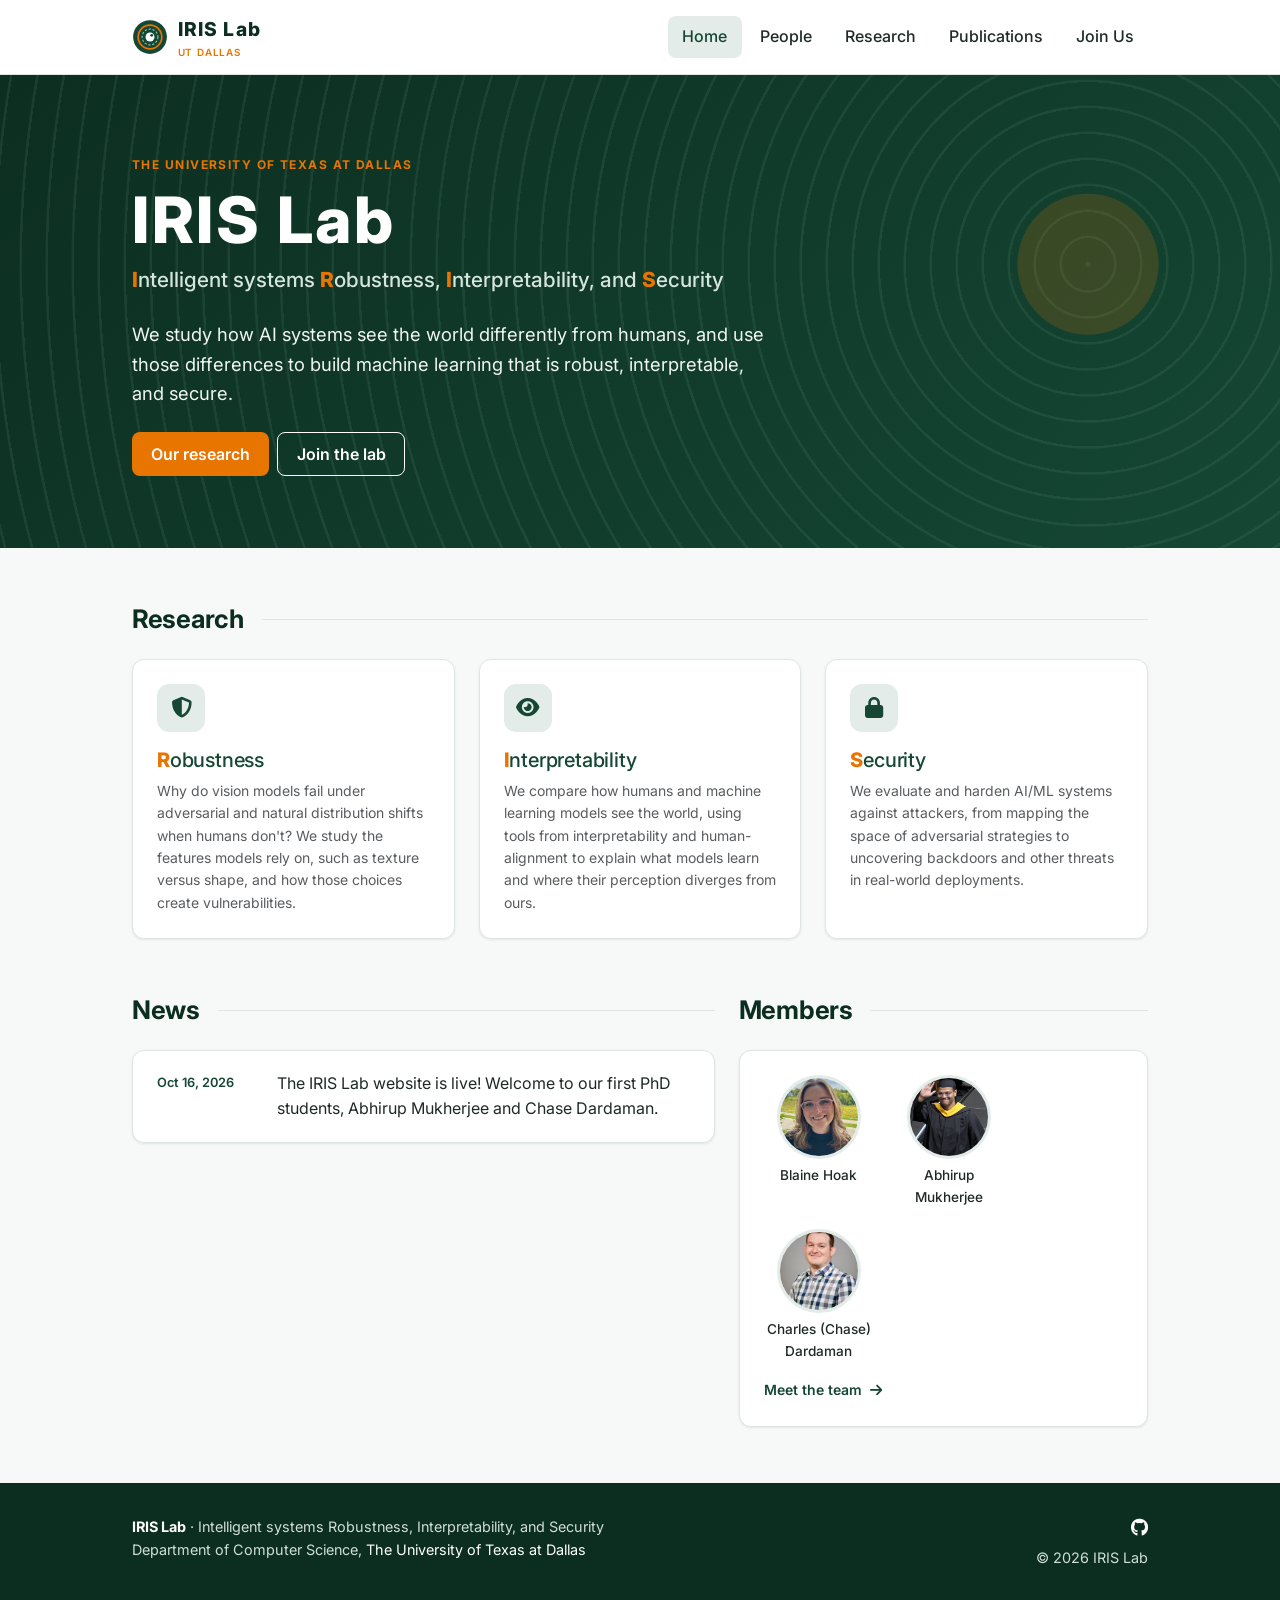
==== index.html @ d3d23715 "initial framework" ====
<!DOCTYPE html>
<html lang="en">

<head>
  <meta charset="UTF-8">
  <meta name="viewport" content="width=device-width, initial-scale=1.0">
  <title>IRIS Lab | UT Dallas</title>
  <meta name="description" content="The IRIS Lab at UT Dallas studies Intelligent systems Robustness, Interpretability, and Security.">
  <link rel="canonical" href="https://iris-research-lab.github.io/">
  <link rel="icon" href="/assets/images/logo.svg" type="image/svg+xml">
  <link rel="preconnect" href="https://fonts.googleapis.com">
  <link rel="preconnect" href="https://fonts.gstatic.com" crossorigin>
  <link href="https://fonts.googleapis.com/css2?family=Inter:wght@400;500;600;700;800&display=swap" rel="stylesheet">
  <link href="https://cdn.jsdelivr.net/npm/bootstrap@5.3.3/dist/css/bootstrap.min.css" rel="stylesheet">
  <link rel="stylesheet" href="https://cdnjs.cloudflare.com/ajax/libs/font-awesome/6.5.2/css/all.min.css">
  <link rel="stylesheet" href="/assets/css/style.css">
  <script type="module" src="/assets/js/layout.js"></script>
</head>

<body>
  <div id="navbar-placeholder"></div>

  <main>
    <section class="hero">
      <div class="container container-narrow">
        <div class="eyebrow mb-2">The University of Texas at Dallas</div>
        <h1>IRIS Lab</h1>
        <p class="expansion">
          <b>I</b>ntelligent systems <b>R</b>obustness, <b>I</b>nterpretability, and <b>S</b>ecurity
        </p>
        <!-- TODO: replace this placeholder mission statement -->
        <p class="mission">
          We study how AI systems see the world differently from humans, and use those differences to build
          machine learning that is robust, interpretable, and secure.
        </p>
        <div class="d-flex flex-wrap gap-2 mt-4">
          <a class="btn btn-iris" href="/research/">Our research</a>
          <a class="btn btn-iris-outline" href="/join/">Join the lab</a>
        </div>
      </div>
    </section>

    <section class="section">
      <div class="container container-narrow">
        <h2 class="section-title">Research</h2>
        <div class="row g-4" id="themes"></div>
      </div>
    </section>

    <section class="section pt-0">
      <div class="container container-narrow">
        <div class="row g-4">
          <div class="col-lg-7">
            <h2 class="section-title">News</h2>
            <div class="iris-card py-2">
              <ul class="news-list" id="news-list"></ul>
            </div>
          </div>
          <div class="col-lg-5">
            <h2 class="section-title">Members</h2>
            <div class="iris-card">
              <div class="member-strip" id="members"></div>
              <a class="d-inline-block mt-3 fw-semibold small" href="/people/">Meet the team <i class="fa-solid fa-arrow-right ms-1"></i></a>
            </div>
          </div>
        </div>
      </div>
    </section>
  </main>

  <script type="module" src="/assets/js/home.js"></script>
  <div id="footer-placeholder"></div>
  <script src="https://cdn.jsdelivr.net/npm/bootstrap@5.3.3/dist/js/bootstrap.bundle.min.js"></script>
</body>

</html>
---- assets/css/style.css ----
/* ==========================================
   IRIS Lab — global styles
   Palette builds on UT Dallas brand colors:
   https://brand.utdallas.edu/graphics-visual-identity/color-palette/
========================================== */
:root {
    --iris-green: #154734;
    --iris-green-dark: #0c2e21;
    --iris-green-soft: #e3ece8;
    --iris-mint: #8fc1a9;
    --iris-orange: #e87500;
    --iris-orange-soft: #fdf0e1;

    --color-text: #1f2a26;
    --color-muted: #5f6b66;
    --color-border: #dfe6e2;
    --color-background: #f7f9f8;
    --color-surface: #ffffff;

    --radius: 12px;
    --shadow-sm: 0 1px 3px rgba(12, 46, 33, 0.06), 0 1px 2px rgba(12, 46, 33, 0.04);
    --shadow-md: 0 6px 18px rgba(12, 46, 33, 0.10);

    --bs-link-color-rgb: 21, 71, 52;
    --bs-link-hover-color-rgb: 232, 117, 0;
}

body {
    font-family: 'Inter', system-ui, -apple-system, 'Segoe UI', Roboto, sans-serif;
    color: var(--color-text);
    background-color: var(--color-background);
    line-height: 1.6;
    display: flex;
    flex-direction: column;
    min-height: 100vh;
}

main { flex: 1 0 auto; }

h1, h2, h3, h4, h5, h6 {
    font-family: 'Inter', sans-serif;
    font-weight: 700;
    letter-spacing: -0.01em;
    color: var(--iris-green-dark);
}

a {
    color: var(--iris-green);
    text-decoration: none;
    transition: color 0.15s;
}

a:hover { color: var(--iris-orange); }

.container-narrow { max-width: 1040px; }

.section { padding: 3.5rem 0; }

.section-title {
    display: flex;
    align-items: center;
    gap: 0.6rem;
    margin-bottom: 1.5rem;
    font-size: 1.6rem;
}

.section-title::after {
    content: "";
    flex: 1;
    height: 1px;
    background: var(--color-border);
    margin-left: 0.5rem;
}

.eyebrow {
    font-size: 0.75rem;
    font-weight: 700;
    letter-spacing: 0.12em;
    text-transform: uppercase;
    color: var(--iris-orange);
}

/* ==========================================
   Navbar & footer
========================================== */
.site-nav {
    background: var(--color-surface);
    border-bottom: 1px solid var(--color-border);
}

.site-nav .navbar-brand {
    display: flex;
    align-items: center;
    gap: 0.6rem;
    color: var(--iris-green-dark);
}

.site-nav .navbar-brand img { width: 36px; height: 36px; }

.brand-name {
    font-weight: 800;
    font-size: 1.2rem;
    letter-spacing: 0.06em;
    line-height: 1.1;
}

.brand-sub {
    display: block;
    font-size: 0.62rem;
    font-weight: 600;
    letter-spacing: 0.08em;
    text-transform: uppercase;
    color: var(--iris-orange);
}

.site-nav .nav-link {
    font-weight: 500;
    color: var(--color-text);
    padding: 0.5rem 0.9rem !important;
    border-radius: 8px;
}

.site-nav .nav-link:hover { color: var(--iris-orange); }

.site-nav .nav-link.active {
    color: var(--iris-green);
    background: var(--iris-green-soft);
}

.site-footer {
    background: var(--iris-green-dark);
    color: #cfded7;
    font-size: 0.9rem;
    padding: 2rem 0;
}

.site-footer a { color: #ffffff; }
.site-footer a:hover { color: var(--iris-orange); }

/* ==========================================
   Hero (home) and page headers
========================================== */
.hero {
    position: relative;
    overflow: hidden;
    color: #ffffff;
    background:
        radial-gradient(circle at 85% 40%, rgba(232, 117, 0, 0.18) 0 70px, transparent 71px),
        repeating-radial-gradient(circle at 85% 40%, rgba(143, 193, 169, 0.10) 0 2px, transparent 3px 26px),
        linear-gradient(135deg, var(--iris-green-dark), var(--iris-green));
    padding: 5rem 0 4.5rem;
}

.hero h1 {
    color: #ffffff;
    font-size: clamp(2.6rem, 6vw, 4rem);
    font-weight: 800;
    letter-spacing: 0.04em;
    margin-bottom: 0.25rem;
}

.hero .expansion {
    font-size: clamp(1rem, 2.2vw, 1.3rem);
    font-weight: 500;
    color: #d6e6de;
    margin-bottom: 1.5rem;
}

.hero .expansion b {
    color: var(--iris-orange);
    font-weight: 800;
}

.hero .mission {
    font-size: 1.15rem;
    max-width: 640px;
    color: #f1f6f3;
}

.page-header {
    background: linear-gradient(135deg, var(--iris-green-dark), var(--iris-green));
    color: #ffffff;
    padding: 2.75rem 0 2.5rem;
}

.page-header h1 { color: #ffffff; margin: 0; font-size: 2.2rem; }
.page-header p { color: #d6e6de; margin: 0.5rem 0 0; max-width: 720px; }

/* ==========================================
   Buttons
========================================== */
.btn-iris {
    background: var(--iris-orange);
    color: #ffffff;
    border: none;
    font-weight: 600;
    border-radius: 8px;
    padding: 0.6rem 1.2rem;
}

.btn-iris:hover { background: #c96500; color: #ffffff; }

.btn-iris-outline {
    border: 1.5px solid currentColor;
    color: #ffffff;
    font-weight: 600;
    border-radius: 8px;
    padding: 0.55rem 1.15rem;
}

.btn-iris-outline:hover { color: var(--iris-orange); }

.btn-link-pill {
    display: inline-flex;
    align-items: center;
    gap: 0.4rem;
    font-size: 0.8rem;
    font-weight: 500;
    padding: 0.25rem 0.65rem;
    border-radius: 999px;
    border: 1px solid var(--color-border);
    color: var(--iris-green);
    background: var(--color-surface);
}

.btn-link-pill:hover {
    color: var(--iris-orange);
    border-color: var(--iris-orange);
}

/* ==========================================
   Cards
========================================== */
.iris-card {
    background: var(--color-surface);
    border: 1px solid var(--color-border);
    border-radius: var(--radius);
    box-shadow: var(--shadow-sm);
    padding: 1.5rem;
    transition: box-shadow 0.2s, transform 0.2s;
}

a.iris-card:hover, .iris-card.hoverable:hover {
    box-shadow: var(--shadow-md);
    transform: translateY(-2px);
}

.theme-icon {
    width: 48px;
    height: 48px;
    border-radius: 12px;
    display: inline-flex;
    align-items: center;
    justify-content: center;
    font-size: 1.3rem;
    background: var(--iris-green-soft);
    color: var(--iris-green);
    margin-bottom: 1rem;
}

.theme-letter {
    font-weight: 800;
    color: var(--iris-orange);
}

/* ==========================================
   News
========================================== */
.news-list {
    list-style: none;
    padding: 0;
    margin: 0;
    max-height: 340px;
    overflow-y: auto;
    scrollbar-width: thin;
}

.news-list li {
    display: grid;
    grid-template-columns: 6.5rem 1fr;
    gap: 1rem;
    padding: 0.75rem 0;
    border-bottom: 1px solid var(--color-border);
}

.news-list li:last-child { border-bottom: none; }

.news-date {
    font-size: 0.8rem;
    font-weight: 600;
    color: var(--iris-green);
    padding-top: 0.15rem;
}

@media (max-width: 575.98px) {
    .news-list li { grid-template-columns: 1fr; gap: 0.15rem; }
}

/* ==========================================
   People
========================================== */
.person-card { text-align: center; }

.person-photo {
    width: 140px;
    height: 140px;
    border-radius: 50%;
    object-fit: cover;
    border: 4px solid var(--iris-green-soft);
    margin-bottom: 1rem;
}

.person-photo-placeholder {
    display: inline-flex;
    align-items: center;
    justify-content: center;
    background: var(--iris-green-soft);
    color: var(--iris-green);
    font-size: 2.4rem;
    font-weight: 700;
}

.person-role {
    font-size: 0.85rem;
    color: var(--color-muted);
    margin-bottom: 0.75rem;
}

.tag {
    display: inline-block;
    font-size: 0.75rem;
    font-weight: 500;
    padding: 0.15rem 0.55rem;
    margin: 0.15rem;
    border-radius: 999px;
    background: var(--iris-green-soft);
    color: var(--iris-green);
}

.person-links { display: flex; justify-content: center; gap: 0.9rem; margin-top: 1rem; }
.person-links a { font-size: 1.15rem; }

.member-strip { display: flex; flex-wrap: wrap; gap: 1.25rem; }
.member-strip a { text-align: center; width: 110px; color: var(--color-text); font-size: 0.85rem; font-weight: 500; }
.member-strip img, .member-strip .person-photo-placeholder {
    width: 84px; height: 84px; border-radius: 50%; object-fit: cover;
    border: 3px solid var(--iris-green-soft); margin-bottom: 0.4rem; font-size: 1.6rem;
}
.member-strip a:hover { color: var(--iris-orange); }

/* ==========================================
   Publications
========================================== */
.year-heading {
    font-size: 1.1rem;
    font-weight: 800;
    color: var(--iris-orange);
    margin: 2rem 0 0.75rem;
}

.pub {
    display: flex;
    gap: 1.25rem;
    align-items: flex-start;
}

.pub-img {
    flex: 0 0 180px;
    width: 180px;
    height: 110px;
    object-fit: contain;
    background: #fff;
    border-radius: 8px;
    border: 1px solid var(--color-border);
}

.pub-title { font-size: 1rem; font-weight: 600; margin-bottom: 0.2rem; color: var(--color-text); }
.pub-authors { font-size: 0.9rem; color: var(--color-muted); margin-bottom: 0.15rem; }
.pub-authors strong { color: var(--color-text); font-weight: 600; }
.pub-venue { font-size: 0.9rem; font-style: italic; color: var(--color-muted); margin-bottom: 0.5rem; }

.badge-award, .badge-talk {
    display: inline-block;
    font-size: 0.78rem;
    font-weight: 600;
    padding: 0.15rem 0.55rem;
    border-radius: 6px;
    margin-bottom: 0.4rem;
}
.badge-award { background: var(--iris-orange-soft); color: #a35400; border: 1px solid #f3cd9d; }
.badge-talk { background: var(--iris-green-soft); color: var(--iris-green); border: 1px solid #bcd4c8; }

@media (max-width: 767.98px) {
    .pub { flex-direction: column; }
    .pub-img { width: 100%; flex-basis: auto; height: 160px; }
}

.empty-state {
    text-align: center;
    padding: 3rem 1.5rem;
    color: var(--color-muted);
}

.empty-state i { font-size: 2.2rem; color: var(--iris-mint); margin-bottom: 1rem; }

/* ==========================================
   Prose (research / join)
========================================== */
.prose { max-width: 760px; }
.prose h2 { font-size: 1.4rem; margin-top: 2.25rem; }
.prose li { margin-bottom: 0.4rem; }

.callout {
    border-left: 4px solid var(--iris-orange);
    background: var(--iris-orange-soft);
    border-radius: 0 var(--radius) var(--radius) 0;
    padding: 1rem 1.25rem;
}
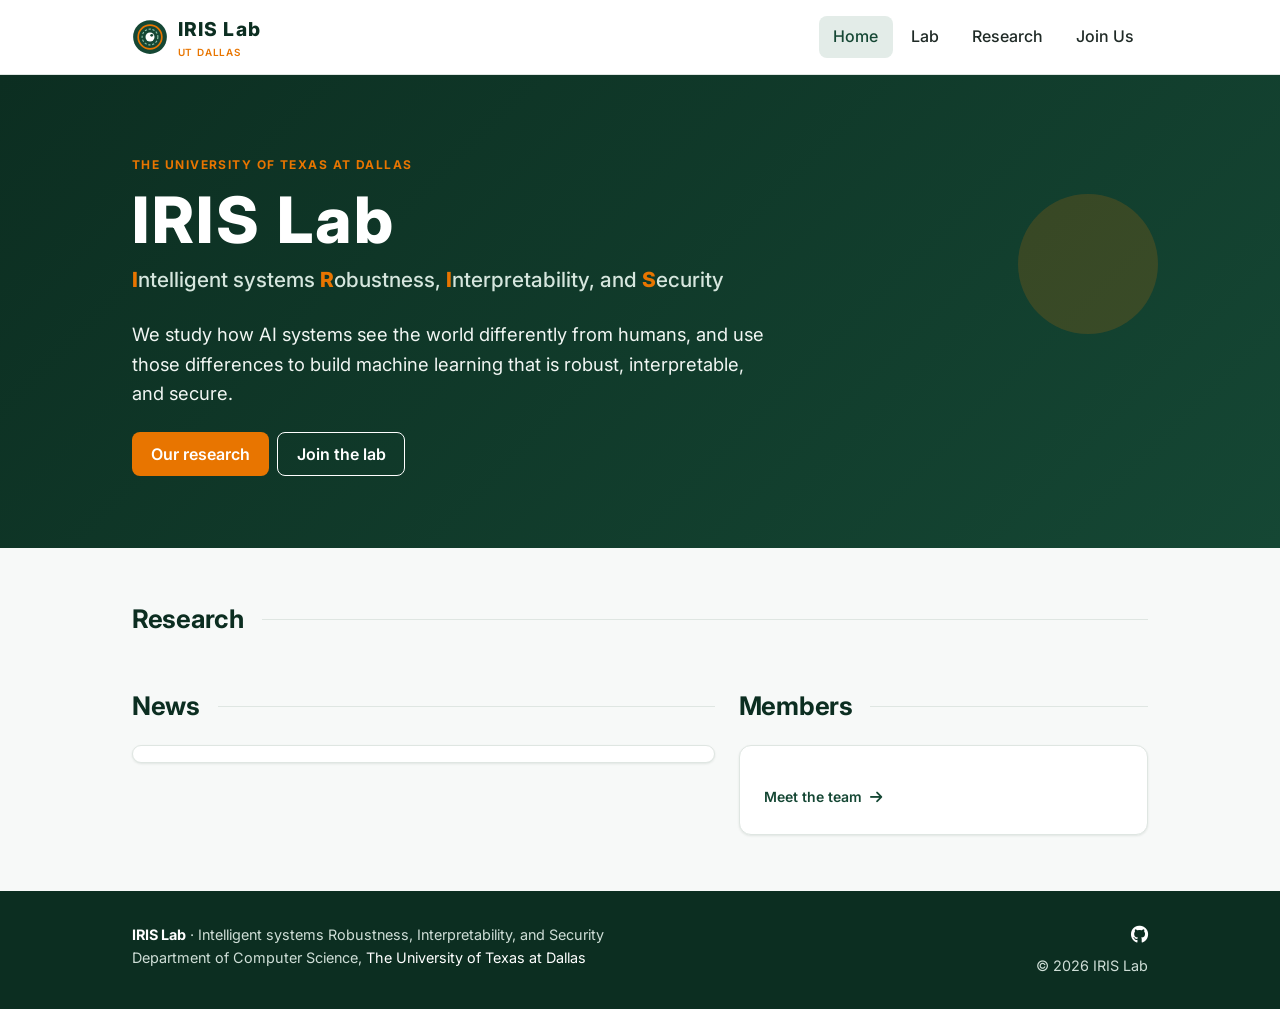
==== commit e93a858e: "Animate the home hero rings as a slow CSS ripple. Four mint rings expand from the orange dot on an 8" ====
--- a/index.html
+++ b/index.html
@@ -22,6 +22,13 @@
 
   <main>
     <section class="hero">
+      <div class="hero-ripple" aria-hidden="true">
+        <span class="hero-ripple-ring"></span>
+        <span class="hero-ripple-ring"></span>
+        <span class="hero-ripple-ring"></span>
+        <span class="hero-ripple-ring"></span>
+        <span class="hero-ripple-dot"></span>
+      </div>
       <div class="container container-narrow">
         <div class="eyebrow mb-2">The University of Texas at Dallas</div>
         <h1>IRIS Lab</h1>
--- a/assets/css/style.css
+++ b/assets/css/style.css
@@ -144,11 +144,100 @@
     position: relative;
     overflow: hidden;
     color: #ffffff;
-    background:
-        radial-gradient(circle at 85% 40%, rgba(232, 117, 0, 0.18) 0 70px, transparent 71px),
-        repeating-radial-gradient(circle at 85% 40%, rgba(143, 193, 169, 0.10) 0 2px, transparent 3px 26px),
-        linear-gradient(135deg, var(--iris-green-dark), var(--iris-green));
+    background: linear-gradient(135deg, var(--iris-green-dark), var(--iris-green));
     padding: 5rem 0 4.5rem;
+}
+
+/* Rings and the orange dot sit on the gradient's old center (85% / 40%).
+   Four rings share an 8s cycle, staggered by 2s. Scale eases outward in
+   the keyframes; only transform and opacity animate. */
+.hero-ripple {
+    position: absolute;
+    left: 85%;
+    top: 40%;
+    width: 0;
+    height: 0;
+    z-index: 0;
+    pointer-events: none;
+}
+
+.hero-ripple-dot {
+    position: absolute;
+    width: 140px;
+    height: 140px;
+    left: -70px;
+    top: -70px;
+    border-radius: 50%;
+    background: rgba(232, 117, 0, 0.18);
+}
+
+.hero-ripple-ring {
+    position: absolute;
+    width: 20rem;
+    height: 20rem;
+    left: -10rem;
+    top: -10rem;
+    border-radius: 50%;
+    border: 1.5px solid rgba(143, 193, 169, 0.75);
+    opacity: 0;
+    transform: scale(0.4);
+    transform-origin: center;
+    animation: hero-ripple 8s linear infinite;
+    will-change: transform, opacity;
+}
+
+.hero-ripple-ring:nth-child(1) { animation-delay: -6s; }
+.hero-ripple-ring:nth-child(2) { animation-delay: -4s; }
+.hero-ripple-ring:nth-child(3) { animation-delay: -2s; }
+.hero-ripple-ring:nth-child(4) { animation-delay: 0s; }
+
+@keyframes hero-ripple {
+    0% {
+        transform: scale(0.4);
+        opacity: 0;
+    }
+    12% {
+        transform: scale(0.62);
+        opacity: 0.36;
+    }
+    30% {
+        transform: scale(0.95);
+        opacity: 0.3;
+    }
+    55% {
+        transform: scale(1.35);
+        opacity: 0.2;
+    }
+    80% {
+        transform: scale(1.75);
+        opacity: 0.09;
+    }
+    100% {
+        transform: scale(2.1);
+        opacity: 0;
+    }
+}
+
+.hero .container {
+    position: relative;
+    z-index: 1;
+}
+
+@media (prefers-reduced-motion: reduce) {
+    .hero {
+        background:
+            radial-gradient(circle at 85% 40%, rgba(232, 117, 0, 0.18) 0 70px, transparent 71px),
+            repeating-radial-gradient(circle at 85% 40%, rgba(143, 193, 169, 0.10) 0 2px, transparent 3px 26px),
+            linear-gradient(135deg, var(--iris-green-dark), var(--iris-green));
+    }
+
+    .hero-ripple {
+        display: none;
+    }
+
+    .hero-ripple-ring {
+        animation: none;
+    }
 }
 
 .hero h1 {
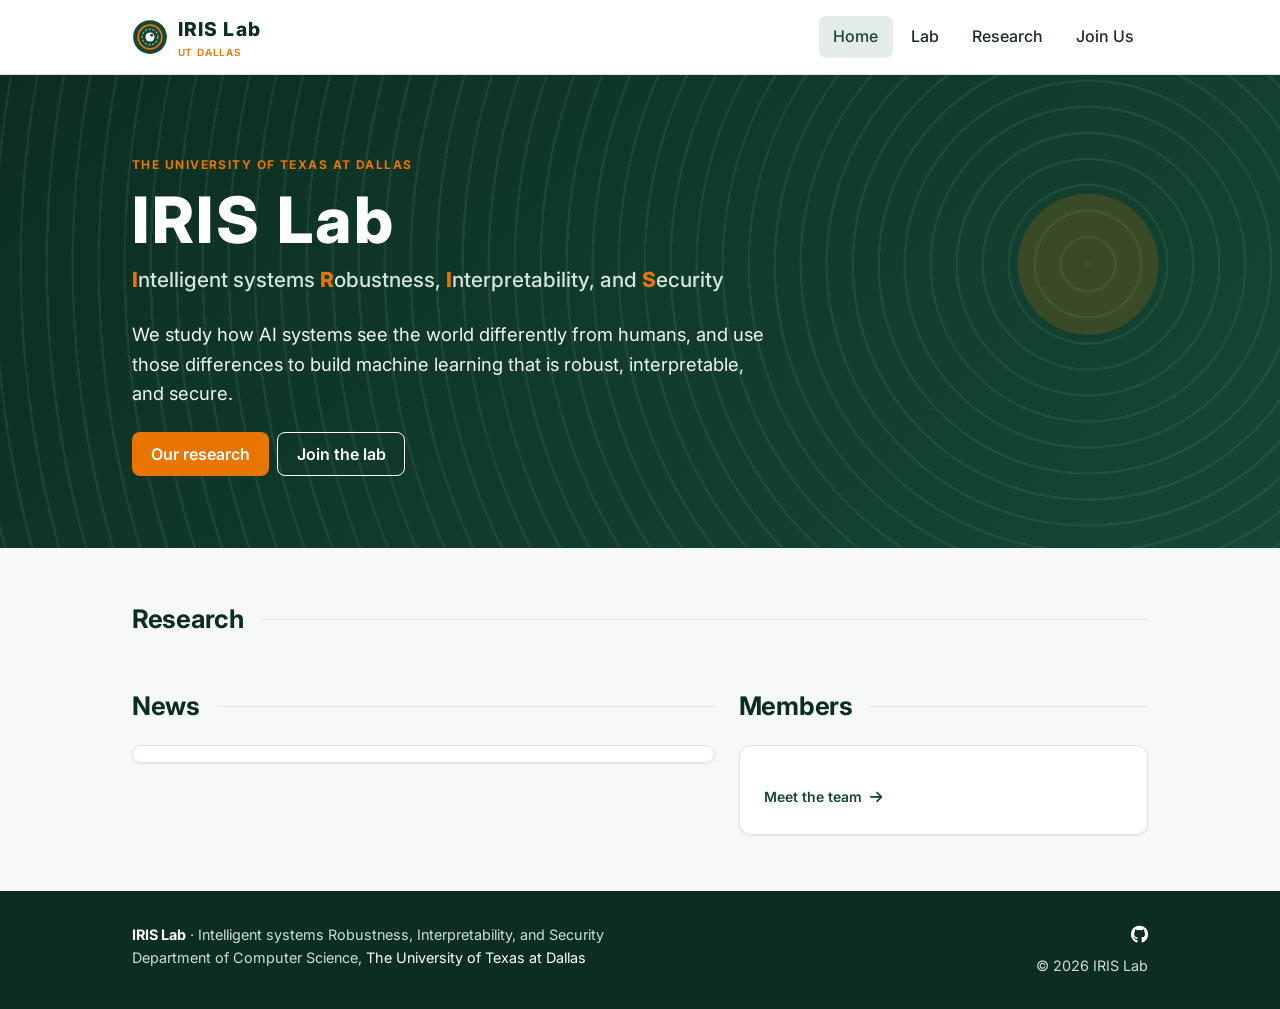
==== commit dcc01c94: "Restore the small hero rings and send one line across the banner. The original concentric circles st" ====
--- a/index.html
+++ b/index.html
@@ -22,12 +22,10 @@
 
   <main>
     <section class="hero">
-      <div class="hero-ripple" aria-hidden="true">
-        <span class="hero-ripple-ring"></span>
-        <span class="hero-ripple-ring"></span>
-        <span class="hero-ripple-ring"></span>
-        <span class="hero-ripple-ring"></span>
-        <span class="hero-ripple-dot"></span>
+      <div class="hero-wave" aria-hidden="true">
+        <svg class="hero-wave-ring" viewBox="0 0 100 100">
+          <circle cx="50" cy="50" r="50" fill="none" stroke="#8fc1a9" stroke-width="2" vector-effect="non-scaling-stroke" />
+        </svg>
       </div>
       <div class="container container-narrow">
         <div class="eyebrow mb-2">The University of Texas at Dallas</div>
--- a/assets/css/style.css
+++ b/assets/css/style.css
@@ -144,76 +144,62 @@
     position: relative;
     overflow: hidden;
     color: #ffffff;
-    background: linear-gradient(135deg, var(--iris-green-dark), var(--iris-green));
+    background:
+        radial-gradient(circle at 85% 40%, rgba(232, 117, 0, 0.18) 0 70px, transparent 71px),
+        repeating-radial-gradient(circle at 85% 40%, rgba(143, 193, 169, 0.10) 0 2px, transparent 3px 26px),
+        linear-gradient(135deg, var(--iris-green-dark), var(--iris-green));
     padding: 5rem 0 4.5rem;
 }
 
-/* Rings and the orange dot sit on the gradient's old center (85% / 40%).
-   Four rings share an 8s cycle, staggered by 2s. Scale eases outward in
-   the keyframes; only transform and opacity animate. */
-.hero-ripple {
+/* One thin stroke leaves just outside the 140px dot (180px start) and
+   clears the far corner, then rests. 7.5s cycle: ~6.2s of travel, ~1.3s
+   pause. Only transform and opacity animate. */
+.hero-wave {
+    position: absolute;
+    inset: 0;
+    z-index: 0;
+    pointer-events: none;
+    container-type: size;
+    overflow: hidden;
+}
+
+.hero-wave-ring {
     position: absolute;
     left: 85%;
     top: 40%;
-    width: 0;
-    height: 0;
-    z-index: 0;
-    pointer-events: none;
-}
-
-.hero-ripple-dot {
-    position: absolute;
-    width: 140px;
-    height: 140px;
-    left: -70px;
-    top: -70px;
-    border-radius: 50%;
-    background: rgba(232, 117, 0, 0.18);
-}
-
-.hero-ripple-ring {
-    position: absolute;
-    width: 20rem;
-    height: 20rem;
-    left: -10rem;
-    top: -10rem;
-    border-radius: 50%;
-    border: 1.5px solid rgba(143, 193, 169, 0.75);
-    opacity: 0;
-    transform: scale(0.4);
+    translate: -50% -50%;
+    --wave-d: calc(2 * 1.18 * hypot(85cqw, 60cqh));
+    --wave-start: calc(180px / var(--wave-d));
+    width: var(--wave-d);
+    height: var(--wave-d);
+    overflow: visible;
     transform-origin: center;
-    animation: hero-ripple 8s linear infinite;
+    transform: scale(var(--wave-start));
+    animation: hero-wave 7.5s linear infinite;
     will-change: transform, opacity;
 }
 
-.hero-ripple-ring:nth-child(1) { animation-delay: -6s; }
-.hero-ripple-ring:nth-child(2) { animation-delay: -4s; }
-.hero-ripple-ring:nth-child(3) { animation-delay: -2s; }
-.hero-ripple-ring:nth-child(4) { animation-delay: 0s; }
-
-@keyframes hero-ripple {
+@keyframes hero-wave {
     0% {
-        transform: scale(0.4);
+        transform: scale(var(--wave-start));
         opacity: 0;
     }
-    12% {
-        transform: scale(0.62);
-        opacity: 0.36;
-    }
-    30% {
-        transform: scale(0.95);
-        opacity: 0.3;
-    }
-    55% {
-        transform: scale(1.35);
-        opacity: 0.2;
-    }
-    80% {
-        transform: scale(1.75);
-        opacity: 0.09;
+    7% {
+        transform: scale(var(--wave-start));
+        opacity: 0.7;
+    }
+    40% {
+        opacity: 0.4;
+    }
+    68% {
+        opacity: 0.16;
+    }
+    84% {
+        transform: scale(1);
+        opacity: 0;
     }
     100% {
-        transform: scale(2.1);
+        transform: scale(1);
         opacity: 0;
     }
 }
@@ -224,18 +210,11 @@
 }
 
 @media (prefers-reduced-motion: reduce) {
-    .hero {
-        background:
-            radial-gradient(circle at 85% 40%, rgba(232, 117, 0, 0.18) 0 70px, transparent 71px),
-            repeating-radial-gradient(circle at 85% 40%, rgba(143, 193, 169, 0.10) 0 2px, transparent 3px 26px),
-            linear-gradient(135deg, var(--iris-green-dark), var(--iris-green));
-    }
-
-    .hero-ripple {
+    .hero-wave {
         display: none;
     }
 
-    .hero-ripple-ring {
+    .hero-wave-ring {
         animation: none;
     }
 }
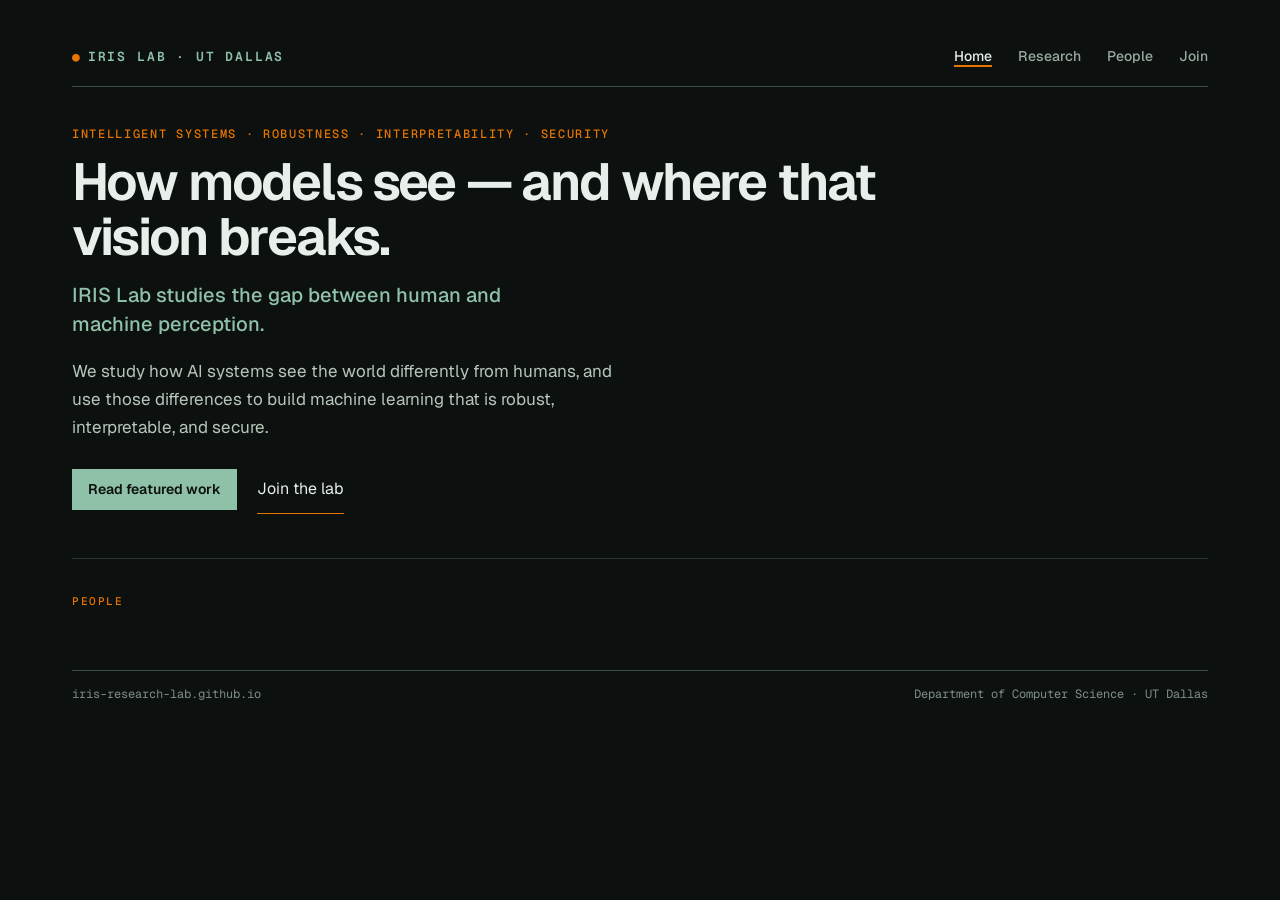
==== commit 54ff38b8: "Implement the IRIS V3 North Star site. Replace the Bootstrap theme with the locked Signal DNA system" ====
--- a/index.html
+++ b/index.html
@@ -4,78 +4,52 @@
 <head>
   <meta charset="UTF-8">
   <meta name="viewport" content="width=device-width, initial-scale=1.0">
-  <title>IRIS Lab | UT Dallas</title>
-  <meta name="description" content="The IRIS Lab at UT Dallas studies Intelligent systems Robustness, Interpretability, and Security.">
+  <title>Home | IRIS Lab</title>
+  <meta name="description" content="The IRIS Lab at UT Dallas studies the gap between human and machine perception.">
+  <meta name="theme-color" content="#0C100E">
   <link rel="canonical" href="https://iris-research-lab.github.io/">
   <link rel="icon" href="/assets/images/logo.svg" type="image/svg+xml">
-  <link rel="preconnect" href="https://fonts.googleapis.com">
-  <link rel="preconnect" href="https://fonts.gstatic.com" crossorigin>
-  <link href="https://fonts.googleapis.com/css2?family=Inter:wght@400;500;600;700;800&display=swap" rel="stylesheet">
-  <link href="https://cdn.jsdelivr.net/npm/bootstrap@5.3.3/dist/css/bootstrap.min.css" rel="stylesheet">
-  <link rel="stylesheet" href="https://cdnjs.cloudflare.com/ajax/libs/font-awesome/6.5.2/css/all.min.css">
   <link rel="stylesheet" href="/assets/css/style.css">
   <script type="module" src="/assets/js/layout.js"></script>
 </head>
 
 <body>
-  <div id="navbar-placeholder"></div>
+  <a class="skip-link" href="#content">Skip to content</a>
+  <div class="page">
+    <div id="navbar-placeholder"></div>
 
-  <main>
-    <section class="hero">
-      <div class="hero-wave" aria-hidden="true">
-        <svg class="hero-wave-ring" viewBox="0 0 100 100">
-          <circle cx="50" cy="50" r="50" fill="none" stroke="#8fc1a9" stroke-width="2" vector-effect="non-scaling-stroke" />
-        </svg>
-      </div>
-      <div class="container container-narrow">
-        <div class="eyebrow mb-2">The University of Texas at Dallas</div>
-        <h1>IRIS Lab</h1>
-        <p class="expansion">
-          <b>I</b>ntelligent systems <b>R</b>obustness, <b>I</b>nterpretability, and <b>S</b>ecurity
-        </p>
-        <!-- TODO: replace this placeholder mission statement -->
+    <main id="content">
+      <header class="hero">
+        <p class="kicker">Intelligent systems · Robustness · Interpretability · Security</p>
+        <h1>How models see — and where that vision breaks.</h1>
+        <p class="expand">IRIS Lab studies the gap between human and machine perception.</p>
         <p class="mission">
           We study how AI systems see the world differently from humans, and use those differences to build
           machine learning that is robust, interpretable, and secure.
         </p>
-        <div class="d-flex flex-wrap gap-2 mt-4">
-          <a class="btn btn-iris" href="/research/">Our research</a>
-          <a class="btn btn-iris-outline" href="/join/">Join the lab</a>
+        <div class="cta">
+          <a class="btn" href="#featured">Read featured work</a>
+          <a class="btn-ghost" href="/join/">Join the lab</a>
         </div>
+      </header>
+
+      <div id="featured-root"></div>
+
+      <div class="lower">
+        <section id="news-section" hidden>
+          <h2 class="section-label">News</h2>
+          <div id="news-list"></div>
+        </section>
+        <section id="people-section" aria-labelledby="people-label">
+          <h2 class="section-label" id="people-label">People</h2>
+          <div id="members"></div>
+        </section>
       </div>
-    </section>
+    </main>
 
-    <section class="section">
-      <div class="container container-narrow">
-        <h2 class="section-title">Research</h2>
-        <div class="row g-4" id="themes"></div>
-      </div>
-    </section>
-
-    <section class="section pt-0">
-      <div class="container container-narrow">
-        <div class="row g-4">
-          <div class="col-lg-7">
-            <h2 class="section-title">News</h2>
-            <div class="iris-card py-2">
-              <ul class="news-list" id="news-list"></ul>
-            </div>
-          </div>
-          <div class="col-lg-5">
-            <h2 class="section-title">Members</h2>
-            <div class="iris-card">
-              <div class="member-strip" id="members"></div>
-              <a class="d-inline-block mt-3 fw-semibold small" href="/people/">Meet the team <i class="fa-solid fa-arrow-right ms-1"></i></a>
-            </div>
-          </div>
-        </div>
-      </div>
-    </section>
-  </main>
-
+    <div id="footer-placeholder"></div>
+  </div>
   <script type="module" src="/assets/js/home.js"></script>
-  <div id="footer-placeholder"></div>
-  <script src="https://cdn.jsdelivr.net/npm/bootstrap@5.3.3/dist/js/bootstrap.bundle.min.js"></script>
 </body>
 
 </html>
--- a/assets/css/style.css
+++ b/assets/css/style.css
@@ -1,486 +1,684 @@
-/* ==========================================
-   IRIS Lab — global styles
-   Palette builds on UT Dallas brand colors:
-   https://brand.utdallas.edu/graphics-visual-identity/color-palette/
-========================================== */
+/* IRIS Lab V3 North Star
+   Tokens ported from the design package (tokens/tokens.css).
+   Geist + Geist Mono variable, Source Serif 4 for the featured title. */
+
+@font-face {
+  font-family: "Geist";
+  font-style: normal;
+  font-weight: 100 900;
+  font-display: swap;
+  src: url("../fonts/geist-latin-wght-normal.woff2") format("woff2");
+}
+
+@font-face {
+  font-family: "Geist Mono";
+  font-style: normal;
+  font-weight: 100 900;
+  font-display: swap;
+  src: url("../fonts/geist-mono-latin-wght-normal.woff2") format("woff2");
+}
+
+@font-face {
+  font-family: "Source Serif 4";
+  font-style: normal;
+  font-weight: 700;
+  font-display: swap;
+  src: url("../fonts/source-serif-4-latin-700-normal.woff2") format("woff2");
+}
+
 :root {
-    --iris-green: #154734;
-    --iris-green-dark: #0c2e21;
-    --iris-green-soft: #e3ece8;
-    --iris-mint: #8fc1a9;
-    --iris-orange: #e87500;
-    --iris-orange-soft: #fdf0e1;
-
-    --color-text: #1f2a26;
-    --color-muted: #5f6b66;
-    --color-border: #dfe6e2;
-    --color-background: #f7f9f8;
-    --color-surface: #ffffff;
-
-    --radius: 12px;
-    --shadow-sm: 0 1px 3px rgba(12, 46, 33, 0.06), 0 1px 2px rgba(12, 46, 33, 0.04);
-    --shadow-md: 0 6px 18px rgba(12, 46, 33, 0.10);
-
-    --bs-link-color-rgb: 21, 71, 52;
-    --bs-link-hover-color-rgb: 232, 117, 0;
-}
+  --iris-bg: #0c100e;
+  --iris-ink: #e8eee9;
+  --iris-muted: #9aaba0;
+  --iris-muted-2: #b7c6bb;
+  --iris-ink-soft: #c5d2c9;
+  --iris-mint: #8fc1a9;
+  --iris-mint-hover: #b5d9c6;
+  --iris-orange: #e87500;
+  --iris-rule: rgba(143, 193, 169, 0.22);
+  --iris-rule-strong: rgba(143, 193, 169, 0.35);
+  --iris-focus: #8fc1a9;
+  --iris-btn-ink: #0c100e;
+  --iris-footer: #7f9086;
+  --iris-btn-active: #7bb396;
+
+  --font-sans: "Geist", system-ui, -apple-system, "Segoe UI", sans-serif;
+  --font-serif: "Source Serif 4", "Source Serif Pro", Georgia, serif;
+  --font-mono: "Geist Mono", ui-monospace, SFMono-Regular, Menlo, monospace;
+
+  --space-gutter: 72px;
+  --space-gutter-mobile: 18px;
+  --focus-ring: 2px solid var(--iris-focus);
+  --focus-offset: 2px;
+}
+
+*,
+*::before,
+*::after { box-sizing: border-box; }
+
+html { color-scheme: dark; }
 
 body {
-    font-family: 'Inter', system-ui, -apple-system, 'Segoe UI', Roboto, sans-serif;
-    color: var(--color-text);
-    background-color: var(--color-background);
-    line-height: 1.6;
-    display: flex;
+  margin: 0;
+  background: var(--iris-bg);
+  color: var(--iris-ink);
+  font-family: var(--font-sans);
+  font-size: 16px;
+  font-weight: 400;
+  line-height: 1.5;
+}
+
+/* Link contract: mint for :link and :visited. Never browser blue. */
+a:link,
+a:visited,
+a:any-link {
+  color: var(--iris-mint);
+  text-decoration: none;
+  text-decoration-thickness: 1px;
+  text-underline-offset: 0.18em;
+  transition: color 140ms ease, background-color 140ms ease;
+}
+
+a:hover {
+  color: var(--iris-mint-hover);
+  text-decoration: underline;
+}
+
+a:focus-visible {
+  outline: var(--focus-ring);
+  outline-offset: var(--focus-offset);
+}
+
+:focus-visible {
+  outline: var(--focus-ring);
+  outline-offset: var(--focus-offset);
+}
+
+.skip-link {
+  position: absolute;
+  left: 12px;
+  top: 0;
+  transform: translateY(-120%);
+  background: var(--iris-mint);
+  color: var(--iris-btn-ink);
+  font-weight: 600;
+  font-size: 14px;
+  padding: 8px 12px;
+  z-index: 10;
+}
+
+.skip-link:focus {
+  transform: none;
+  color: var(--iris-btn-ink);
+}
+
+.page {
+  padding: 44px var(--space-gutter) 56px;
+}
+
+.site-header { margin-bottom: 40px; }
+
+.site-nav {
+  display: flex;
+  justify-content: space-between;
+  align-items: baseline;
+  gap: 24px;
+  padding-bottom: 18px;
+  border-bottom: 1px solid var(--iris-rule-strong);
+}
+
+.logo,
+.logo:link,
+.logo:visited {
+  font-family: var(--font-mono);
+  font-size: 13px;
+  font-weight: 600;
+  letter-spacing: 0.14em;
+  text-transform: uppercase;
+  color: var(--iris-mint);
+  text-decoration: none;
+  line-height: 1;
+}
+
+.logo:hover,
+.logo:focus-visible { color: var(--iris-mint-hover); text-decoration: none; }
+
+.logo-dot {
+  color: var(--iris-orange);
+  font-style: normal;
+  margin-right: 8px;
+  letter-spacing: 0;
+}
+
+.nav-links {
+  display: flex;
+  gap: 26px;
+  list-style: none;
+  margin: 0;
+  padding: 0;
+}
+
+.nav-links a,
+.nav-links a:link,
+.nav-links a:visited {
+  color: var(--iris-muted);
+  font-size: 14px;
+  font-weight: 500;
+  line-height: 1.2;
+  text-decoration: none;
+  padding-bottom: 2px;
+}
+
+.nav-links a:hover,
+.nav-links a:focus-visible {
+  color: var(--iris-ink);
+  text-decoration: none;
+}
+
+.nav-links a[aria-current="page"],
+.nav-links a[aria-current="page"]:link,
+.nav-links a[aria-current="page"]:visited,
+.nav-links a[aria-current="page"]:hover {
+  color: var(--iris-ink);
+  box-shadow: inset 0 -2px 0 var(--iris-orange);
+}
+
+.kicker,
+.section-label {
+  font-family: var(--font-mono);
+  font-weight: 500;
+  line-height: 1.2;
+  letter-spacing: 0.14em;
+  text-transform: uppercase;
+  color: var(--iris-orange);
+  margin: 0 0 14px;
+}
+
+.kicker { font-size: 12px; }
+.section-label { font-size: 11px; }
+
+.section-label .layout-tag {
+  color: var(--iris-footer);
+  text-transform: none;
+  letter-spacing: 0;
+  font-weight: 400;
+}
+
+h1 {
+  font-family: var(--font-sans);
+  font-weight: 650;
+  color: var(--iris-ink);
+  margin: 0 0 16px;
+}
+
+.hero { max-width: 820px; margin-bottom: 44px; }
+
+.hero h1 {
+  font-size: 52px;
+  line-height: 1.05;
+  letter-spacing: -0.035em;
+}
+
+.page-head { margin-bottom: 28px; }
+.page-head h1 {
+  font-size: 40px;
+  line-height: 1.1;
+  letter-spacing: -0.03em;
+  margin-bottom: 10px;
+}
+
+.expand {
+  font-size: 20px;
+  font-weight: 500;
+  line-height: 1.45;
+  color: var(--iris-mint);
+  max-width: 34ch;
+  margin: 0 0 18px;
+}
+
+.mission {
+  font-size: 17px;
+  line-height: 1.65;
+  color: var(--iris-muted-2);
+  max-width: 52ch;
+  margin: 0;
+}
+
+.lede,
+.page-head p {
+  font-size: 16px;
+  line-height: 1.55;
+  color: var(--iris-muted);
+  max-width: 48ch;
+  margin: 0;
+}
+
+#research-gate { margin-bottom: 28px; }
+
+.prose {
+  font-size: 16px;
+  line-height: 1.65;
+  color: var(--iris-muted-2);
+  max-width: 48ch;
+}
+
+.prose p { margin: 0 0 14px; }
+
+.prose a:link:not(.btn),
+.prose a:visited:not(.btn),
+.news-body a:link,
+.news-body a:visited {
+  text-decoration: underline;
+}
+
+.section-label.spaced { margin-top: 28px; }
+
+.cta {
+  margin-top: 24px;
+  display: flex;
+  gap: 20px;
+  align-items: center;
+  flex-wrap: wrap;
+}
+
+.btn,
+.btn:link,
+.btn:visited,
+.btn:hover,
+.btn:active {
+  display: inline-block;
+  background: var(--iris-mint);
+  color: var(--iris-btn-ink);
+  padding: 12px 16px;
+  font-family: var(--font-sans);
+  font-size: 14px;
+  font-weight: 600;
+  line-height: 1.2;
+  text-decoration: none;
+  border-radius: 0;
+}
+
+.btn:hover { background: var(--iris-mint-hover); color: var(--iris-btn-ink); text-decoration: none; }
+.btn:active { background: var(--iris-btn-active); color: var(--iris-btn-ink); }
+
+.btn-ghost,
+.btn-ghost:link,
+.btn-ghost:visited {
+  background: transparent;
+  color: var(--iris-ink);
+  padding: 12px 0;
+  border-bottom: 1px solid var(--iris-orange);
+  text-decoration: none;
+}
+
+.btn-ghost:hover { color: var(--iris-mint); background: transparent; text-decoration: none; }
+
+.band {
+  padding-top: 36px;
+  border-top: 1px solid var(--iris-rule);
+  margin-top: 8px;
+}
+
+.featured-kicker { margin-bottom: 0; }
+
+.featured-title {
+  font-family: var(--font-serif);
+  font-size: 28px;
+  font-weight: 700;
+  line-height: 1.25;
+  color: var(--iris-ink);
+  max-width: 24ch;
+  margin: 10px 0 12px;
+}
+
+.featured-meta {
+  font-size: 15px;
+  color: var(--iris-muted);
+  line-height: 1.55;
+  margin: 0 0 14px;
+}
+
+.featured-meta strong {
+  color: var(--iris-ink-soft);
+  font-weight: 600;
+}
+
+.honesty-note {
+  margin: 0 0 28px;
+  padding: 12px 14px;
+  border-left: 3px solid var(--iris-orange);
+  font-size: 13px;
+  line-height: 1.5;
+  color: var(--iris-muted);
+  max-width: 72ch;
+}
+
+.honesty-note strong {
+  color: var(--iris-ink-soft);
+  font-weight: 600;
+}
+
+.honesty-note code {
+  font-family: var(--font-mono);
+  font-size: 12px;
+  color: var(--iris-mint);
+}
+
+.pub-list {
+  list-style: none;
+  margin: 0;
+  padding: 0;
+}
+
+.pub {
+  display: grid;
+  grid-template-columns: minmax(0, 1.15fr) minmax(0, 0.85fr);
+  gap: 28px;
+  align-items: start;
+  padding: 26px 0;
+  border-bottom: 1px solid var(--iris-rule);
+}
+
+.pub.nofig { grid-template-columns: minmax(0, 1fr); }
+
+.pub-tags {
+  display: flex;
+  gap: 12px;
+  align-items: center;
+  margin: 0 0 8px;
+}
+
+.kind {
+  font-family: var(--font-mono);
+  font-size: 11px;
+  font-weight: 500;
+  letter-spacing: 0.06em;
+  text-transform: uppercase;
+  color: var(--iris-mint);
+  line-height: 1;
+}
+
+.year-tag,
+.news-item time {
+  font-family: var(--font-mono);
+  font-size: 11px;
+  font-weight: 500;
+  color: var(--iris-orange);
+  line-height: 1;
+}
+
+.news-item time { font-size: 12px; display: block; margin-bottom: 8px; }
+
+.pub-title {
+  font-size: 20px;
+  font-weight: 650;
+  line-height: 1.3;
+  letter-spacing: -0.015em;
+  color: var(--iris-ink);
+  max-width: 48ch;
+  margin: 0 0 8px;
+  overflow-wrap: break-word;
+}
+
+.pub-authors {
+  font-size: 14px;
+  line-height: 1.5;
+  color: var(--iris-ink-soft);
+  max-width: 60ch;
+  margin: 0 0 6px;
+}
+
+.pub-authors strong { font-weight: 650; }
+
+.pub-authornote {
+  font-size: 14px;
+  line-height: 1.5;
+  color: var(--iris-ink-soft);
+  font-style: italic;
+  margin: -2px 0 6px;
+}
+
+.pub-venue {
+  font-size: 13px;
+  line-height: 1.4;
+  color: var(--iris-muted);
+  margin: 0 0 10px;
+}
+
+.pub-links {
+  font-size: 13px;
+  font-weight: 600;
+  line-height: 1.3;
+  margin: 0;
+}
+
+.pub-links a:link,
+.pub-links a:visited { text-decoration: none; }
+.pub-links a:hover { text-decoration: underline; }
+
+.pub-fig { margin: 0; }
+.pub-fig img {
+  width: 100%;
+  height: auto;
+  display: block;
+  border-radius: 0;
+  filter: saturate(0.88) contrast(1.04);
+}
+
+.pub-fig figcaption,
+.lab-photo figcaption {
+  margin-top: 8px;
+  font-family: var(--font-mono);
+  font-size: 11px;
+  font-weight: 400;
+  line-height: 1.4;
+  color: var(--iris-footer);
+}
+
+.lower {
+  display: grid;
+  grid-template-columns: 1fr 1fr;
+  gap: 48px;
+  margin-top: 40px;
+  padding-top: 36px;
+  border-top: 1px solid var(--iris-rule);
+}
+
+.lower:has(#news-section[hidden]) { grid-template-columns: 1fr; }
+
+.news-body {
+  font-size: 16px;
+  font-weight: 400;
+  line-height: 1.55;
+  color: var(--iris-ink-soft);
+  margin: 0;
+}
+
+.news-item + .news-item {
+  margin-top: 16px;
+  padding-top: 16px;
+  border-top: 1px solid var(--iris-rule);
+}
+
+.person {
+  display: grid;
+  grid-template-columns: 64px 1fr;
+  gap: 14px;
+  align-items: center;
+  margin: 0 0 16px;
+}
+
+.person h3 {
+  font-size: 16px;
+  font-weight: 600;
+  line-height: 1.25;
+  margin: 0;
+  color: var(--iris-ink);
+}
+
+.person .role {
+  font-size: 13px;
+  font-weight: 500;
+  line-height: 1.3;
+  color: var(--iris-muted);
+  margin-top: 3px;
+}
+
+.roster {
+  display: grid;
+  grid-template-columns: repeat(3, minmax(0, 1fr));
+  gap: 28px;
+  list-style: none;
+  margin: 0;
+  padding: 0;
+}
+
+.roster + .section-label { margin-top: 36px; }
+
+.member h2 {
+  font-size: 18px;
+  font-weight: 600;
+  line-height: 1.25;
+  margin: 0 0 4px;
+  color: var(--iris-ink);
+}
+
+.member .role {
+  font-size: 14px;
+  font-weight: 500;
+  line-height: 1.3;
+  color: var(--iris-mint);
+  margin: 0 0 8px;
+}
+
+.member .interests {
+  font-size: 13px;
+  font-weight: 400;
+  line-height: 1.45;
+  color: var(--iris-muted);
+  margin: 0;
+}
+
+.person-photo,
+.person img,
+.member img,
+.person-photo-link img {
+  object-fit: cover;
+  filter: grayscale(0.12) contrast(1.05);
+  display: block;
+}
+
+.person img,
+.person .person-photo-link,
+.person .person-photo-placeholder {
+  width: 64px;
+  height: 64px;
+}
+
+.member img,
+.member .person-photo-link,
+.member .person-photo-placeholder {
+  width: 100%;
+  aspect-ratio: 1;
+  margin: 0 0 12px;
+  height: auto;
+}
+
+.member .person-photo-link,
+.person .person-photo-link { display: block; }
+
+.person-photo-link:hover,
+.person-photo-link:focus-visible { text-decoration: none; }
+
+.person-photo-placeholder {
+  display: grid;
+  place-items: center;
+  background: var(--iris-bg);
+  color: var(--iris-mint);
+  font-family: var(--font-mono);
+  font-size: 14px;
+  font-weight: 600;
+  letter-spacing: 0.06em;
+  box-shadow: inset 0 0 0 1px var(--iris-rule);
+}
+
+.lab-photo {
+  margin: 0 0 36px;
+  max-width: 520px;
+}
+
+.lab-photo img {
+  width: 100%;
+  height: auto;
+  display: block;
+  border-radius: 0;
+}
+
+.site-footer {
+  margin-top: 48px;
+  padding-top: 16px;
+  border-top: 1px solid var(--iris-rule-strong);
+  display: flex;
+  justify-content: space-between;
+  gap: 8px;
+  font-family: var(--font-mono);
+  font-size: 12px;
+  font-weight: 400;
+  line-height: 1.3;
+  color: var(--iris-footer);
+}
+
+.empty {
+  font-size: 16px;
+  line-height: 1.65;
+  color: var(--iris-muted-2);
+  max-width: 48ch;
+}
+
+@media (max-width: 1199px) {
+  .roster { grid-template-columns: repeat(2, minmax(0, 1fr)); }
+}
+
+@media (max-width: 899px) {
+  .page { padding: 32px var(--space-gutter-mobile) 40px; }
+
+  .site-nav {
     flex-direction: column;
-    min-height: 100vh;
-}
-
-main { flex: 1 0 auto; }
-
-h1, h2, h3, h4, h5, h6 {
-    font-family: 'Inter', sans-serif;
-    font-weight: 700;
-    letter-spacing: -0.01em;
-    color: var(--iris-green-dark);
-}
-
-a {
-    color: var(--iris-green);
-    text-decoration: none;
-    transition: color 0.15s;
-}
-
-a:hover { color: var(--iris-orange); }
-
-.container-narrow { max-width: 1040px; }
-
-.section { padding: 3.5rem 0; }
-
-.section-title {
-    display: flex;
-    align-items: center;
-    gap: 0.6rem;
-    margin-bottom: 1.5rem;
-    font-size: 1.6rem;
-}
-
-.section-title::after {
-    content: "";
-    flex: 1;
-    height: 1px;
-    background: var(--color-border);
-    margin-left: 0.5rem;
-}
-
-.eyebrow {
-    font-size: 0.75rem;
-    font-weight: 700;
-    letter-spacing: 0.12em;
-    text-transform: uppercase;
-    color: var(--iris-orange);
-}
-
-/* ==========================================
-   Navbar & footer
-========================================== */
-.site-nav {
-    background: var(--color-surface);
-    border-bottom: 1px solid var(--color-border);
-}
-
-.site-nav .navbar-brand {
-    display: flex;
-    align-items: center;
-    gap: 0.6rem;
-    color: var(--iris-green-dark);
-}
-
-.site-nav .navbar-brand img { width: 36px; height: 36px; }
-
-.brand-name {
-    font-weight: 800;
-    font-size: 1.2rem;
-    letter-spacing: 0.06em;
-    line-height: 1.1;
-}
-
-.brand-sub {
-    display: block;
-    font-size: 0.62rem;
-    font-weight: 600;
-    letter-spacing: 0.08em;
-    text-transform: uppercase;
-    color: var(--iris-orange);
-}
-
-.site-nav .nav-link {
-    font-weight: 500;
-    color: var(--color-text);
-    padding: 0.5rem 0.9rem !important;
-    border-radius: 8px;
-}
-
-.site-nav .nav-link:hover { color: var(--iris-orange); }
-
-.site-nav .nav-link.active {
-    color: var(--iris-green);
-    background: var(--iris-green-soft);
-}
-
-.site-footer {
-    background: var(--iris-green-dark);
-    color: #cfded7;
-    font-size: 0.9rem;
-    padding: 2rem 0;
-}
-
-.site-footer a { color: #ffffff; }
-.site-footer a:hover { color: var(--iris-orange); }
-
-/* ==========================================
-   Hero (home) and page headers
-========================================== */
-.hero {
-    position: relative;
-    overflow: hidden;
-    color: #ffffff;
-    background:
-        radial-gradient(circle at 85% 40%, rgba(232, 117, 0, 0.18) 0 70px, transparent 71px),
-        repeating-radial-gradient(circle at 85% 40%, rgba(143, 193, 169, 0.10) 0 2px, transparent 3px 26px),
-        linear-gradient(135deg, var(--iris-green-dark), var(--iris-green));
-    padding: 5rem 0 4.5rem;
-}
-
-/* One thin stroke leaves just outside the 140px dot (180px start) and
-   clears the far corner, then rests. 7.5s cycle: ~6.2s of travel, ~1.3s
-   pause. Only transform and opacity animate. */
-.hero-wave {
-    position: absolute;
-    inset: 0;
-    z-index: 0;
-    pointer-events: none;
-    container-type: size;
-    overflow: hidden;
-}
-
-.hero-wave-ring {
-    position: absolute;
-    left: 85%;
-    top: 40%;
-    translate: -50% -50%;
-    --wave-d: calc(2 * 1.18 * hypot(85cqw, 60cqh));
-    --wave-start: calc(180px / var(--wave-d));
-    width: var(--wave-d);
-    height: var(--wave-d);
-    overflow: visible;
-    transform-origin: center;
-    transform: scale(var(--wave-start));
-    animation: hero-wave 7.5s linear infinite;
-    will-change: transform, opacity;
-}
-
-@keyframes hero-wave {
-    0% {
-        transform: scale(var(--wave-start));
-        opacity: 0;
-    }
-    7% {
-        transform: scale(var(--wave-start));
-        opacity: 0.7;
-    }
-    40% {
-        opacity: 0.4;
-    }
-    68% {
-        opacity: 0.16;
-    }
-    84% {
-        transform: scale(1);
-        opacity: 0;
-    }
-    100% {
-        transform: scale(1);
-        opacity: 0;
-    }
-}
-
-.hero .container {
-    position: relative;
-    z-index: 1;
+    align-items: flex-start;
+    gap: 12px;
+  }
+
+  .nav-links { gap: 14px; flex-wrap: wrap; }
+
+  .hero h1 { font-size: 30px; line-height: 1.1; }
+  .page-head h1 { font-size: 28px; }
+  .expand { font-size: 16px; }
+  .mission { font-size: 16px; }
+  .cta { flex-direction: column; align-items: flex-start; gap: 12px; }
+  .featured-title { font-size: 22px; }
+
+  .lower { display: block; }
+  .lower > section + section { margin-top: 36px; }
+
+  .roster { grid-template-columns: 1fr; }
+
+  .pub {
+    grid-template-columns: minmax(0, 1fr);
+    gap: 14px;
+    padding: 16px 0;
+  }
+
+  .pub-title { font-size: 17px; }
+  .honesty-note { font-size: 13px; }
+
+  .site-footer { flex-direction: column; }
 }
 
 @media (prefers-reduced-motion: reduce) {
-    .hero-wave {
-        display: none;
-    }
-
-    .hero-wave-ring {
-        animation: none;
-    }
-}
-
-.hero h1 {
-    color: #ffffff;
-    font-size: clamp(2.6rem, 6vw, 4rem);
-    font-weight: 800;
-    letter-spacing: 0.04em;
-    margin-bottom: 0.25rem;
-}
-
-.hero .expansion {
-    font-size: clamp(1rem, 2.2vw, 1.3rem);
-    font-weight: 500;
-    color: #d6e6de;
-    margin-bottom: 1.5rem;
-}
-
-.hero .expansion b {
-    color: var(--iris-orange);
-    font-weight: 800;
-}
-
-.hero .mission {
-    font-size: 1.15rem;
-    max-width: 640px;
-    color: #f1f6f3;
-}
-
-.page-header {
-    background: linear-gradient(135deg, var(--iris-green-dark), var(--iris-green));
-    color: #ffffff;
-    padding: 2.75rem 0 2.5rem;
-}
-
-.page-header h1 { color: #ffffff; margin: 0; font-size: 2.2rem; }
-.page-header p { color: #d6e6de; margin: 0.5rem 0 0; max-width: 720px; }
-
-/* ==========================================
-   Buttons
-========================================== */
-.btn-iris {
-    background: var(--iris-orange);
-    color: #ffffff;
-    border: none;
-    font-weight: 600;
-    border-radius: 8px;
-    padding: 0.6rem 1.2rem;
-}
-
-.btn-iris:hover { background: #c96500; color: #ffffff; }
-
-.btn-iris-outline {
-    border: 1.5px solid currentColor;
-    color: #ffffff;
-    font-weight: 600;
-    border-radius: 8px;
-    padding: 0.55rem 1.15rem;
-}
-
-.btn-iris-outline:hover { color: var(--iris-orange); }
-
-.btn-link-pill {
-    display: inline-flex;
-    align-items: center;
-    gap: 0.4rem;
-    font-size: 0.8rem;
-    font-weight: 500;
-    padding: 0.25rem 0.65rem;
-    border-radius: 999px;
-    border: 1px solid var(--color-border);
-    color: var(--iris-green);
-    background: var(--color-surface);
-}
-
-.btn-link-pill:hover {
-    color: var(--iris-orange);
-    border-color: var(--iris-orange);
-}
-
-/* ==========================================
-   Cards
-========================================== */
-.iris-card {
-    background: var(--color-surface);
-    border: 1px solid var(--color-border);
-    border-radius: var(--radius);
-    box-shadow: var(--shadow-sm);
-    padding: 1.5rem;
-    transition: box-shadow 0.2s, transform 0.2s;
-}
-
-a.iris-card:hover, .iris-card.hoverable:hover {
-    box-shadow: var(--shadow-md);
-    transform: translateY(-2px);
-}
-
-.theme-icon {
-    width: 48px;
-    height: 48px;
-    border-radius: 12px;
-    display: inline-flex;
-    align-items: center;
-    justify-content: center;
-    font-size: 1.3rem;
-    background: var(--iris-green-soft);
-    color: var(--iris-green);
-    margin-bottom: 1rem;
-}
-
-.theme-letter {
-    font-weight: 800;
-    color: var(--iris-orange);
-}
-
-/* ==========================================
-   News
-========================================== */
-.news-list {
-    list-style: none;
-    padding: 0;
-    margin: 0;
-    max-height: 340px;
-    overflow-y: auto;
-    scrollbar-width: thin;
-}
-
-.news-list li {
-    display: grid;
-    grid-template-columns: 6.5rem 1fr;
-    gap: 1rem;
-    padding: 0.75rem 0;
-    border-bottom: 1px solid var(--color-border);
-}
-
-.news-list li:last-child { border-bottom: none; }
-
-.news-date {
-    font-size: 0.8rem;
-    font-weight: 600;
-    color: var(--iris-green);
-    padding-top: 0.15rem;
-}
-
-@media (max-width: 575.98px) {
-    .news-list li { grid-template-columns: 1fr; gap: 0.15rem; }
-}
-
-/* ==========================================
-   People
-========================================== */
-.person-card { text-align: center; }
-
-.person-photo {
-    width: 140px;
-    height: 140px;
-    border-radius: 50%;
-    object-fit: cover;
-    border: 4px solid var(--iris-green-soft);
-    margin-bottom: 1rem;
-}
-
-.person-photo-placeholder {
-    display: inline-flex;
-    align-items: center;
-    justify-content: center;
-    background: var(--iris-green-soft);
-    color: var(--iris-green);
-    font-size: 2.4rem;
-    font-weight: 700;
-}
-
-.person-role {
-    font-size: 0.85rem;
-    color: var(--color-muted);
-    margin-bottom: 0.75rem;
-}
-
-.tag {
-    display: inline-block;
-    font-size: 0.75rem;
-    font-weight: 500;
-    padding: 0.15rem 0.55rem;
-    margin: 0.15rem;
-    border-radius: 999px;
-    background: var(--iris-green-soft);
-    color: var(--iris-green);
-}
-
-.person-links { display: flex; justify-content: center; gap: 0.9rem; margin-top: 1rem; }
-.person-links a { font-size: 1.15rem; }
-
-.member-strip { display: flex; flex-wrap: wrap; gap: 1.25rem; }
-.member-strip a { text-align: center; width: 110px; color: var(--color-text); font-size: 0.85rem; font-weight: 500; }
-.member-strip img, .member-strip .person-photo-placeholder {
-    width: 84px; height: 84px; border-radius: 50%; object-fit: cover;
-    border: 3px solid var(--iris-green-soft); margin-bottom: 0.4rem; font-size: 1.6rem;
-}
-.member-strip a:hover { color: var(--iris-orange); }
-
-/* ==========================================
-   Publications
-========================================== */
-.year-heading {
-    font-size: 1.1rem;
-    font-weight: 800;
-    color: var(--iris-orange);
-    margin: 2rem 0 0.75rem;
-}
-
-.pub {
-    display: flex;
-    gap: 1.25rem;
-    align-items: flex-start;
-}
-
-.pub-img {
-    flex: 0 0 180px;
-    width: 180px;
-    height: 110px;
-    object-fit: contain;
-    background: #fff;
-    border-radius: 8px;
-    border: 1px solid var(--color-border);
-}
-
-.pub-title { font-size: 1rem; font-weight: 600; margin-bottom: 0.2rem; color: var(--color-text); }
-.pub-authors { font-size: 0.9rem; color: var(--color-muted); margin-bottom: 0.15rem; }
-.pub-authors strong { color: var(--color-text); font-weight: 600; }
-.pub-venue { font-size: 0.9rem; font-style: italic; color: var(--color-muted); margin-bottom: 0.5rem; }
-
-.badge-award, .badge-talk {
-    display: inline-block;
-    font-size: 0.78rem;
-    font-weight: 600;
-    padding: 0.15rem 0.55rem;
-    border-radius: 6px;
-    margin-bottom: 0.4rem;
-}
-.badge-award { background: var(--iris-orange-soft); color: #a35400; border: 1px solid #f3cd9d; }
-.badge-talk { background: var(--iris-green-soft); color: var(--iris-green); border: 1px solid #bcd4c8; }
-
-@media (max-width: 767.98px) {
-    .pub { flex-direction: column; }
-    .pub-img { width: 100%; flex-basis: auto; height: 160px; }
-}
-
-.empty-state {
-    text-align: center;
-    padding: 3rem 1.5rem;
-    color: var(--color-muted);
-}
-
-.empty-state i { font-size: 2.2rem; color: var(--iris-mint); margin-bottom: 1rem; }
-
-/* ==========================================
-   Prose (research / join)
-========================================== */
-.prose { max-width: 760px; }
-.prose h2 { font-size: 1.4rem; margin-top: 2.25rem; }
-.prose li { margin-bottom: 0.4rem; }
-
-.callout {
-    border-left: 4px solid var(--iris-orange);
-    background: var(--iris-orange-soft);
-    border-radius: 0 var(--radius) var(--radius) 0;
-    padding: 1rem 1.25rem;
-}
+  *,
+  *::before,
+  *::after {
+    animation-duration: 0.01ms !important;
+    transition-duration: 0.01ms !important;
+  }
+}
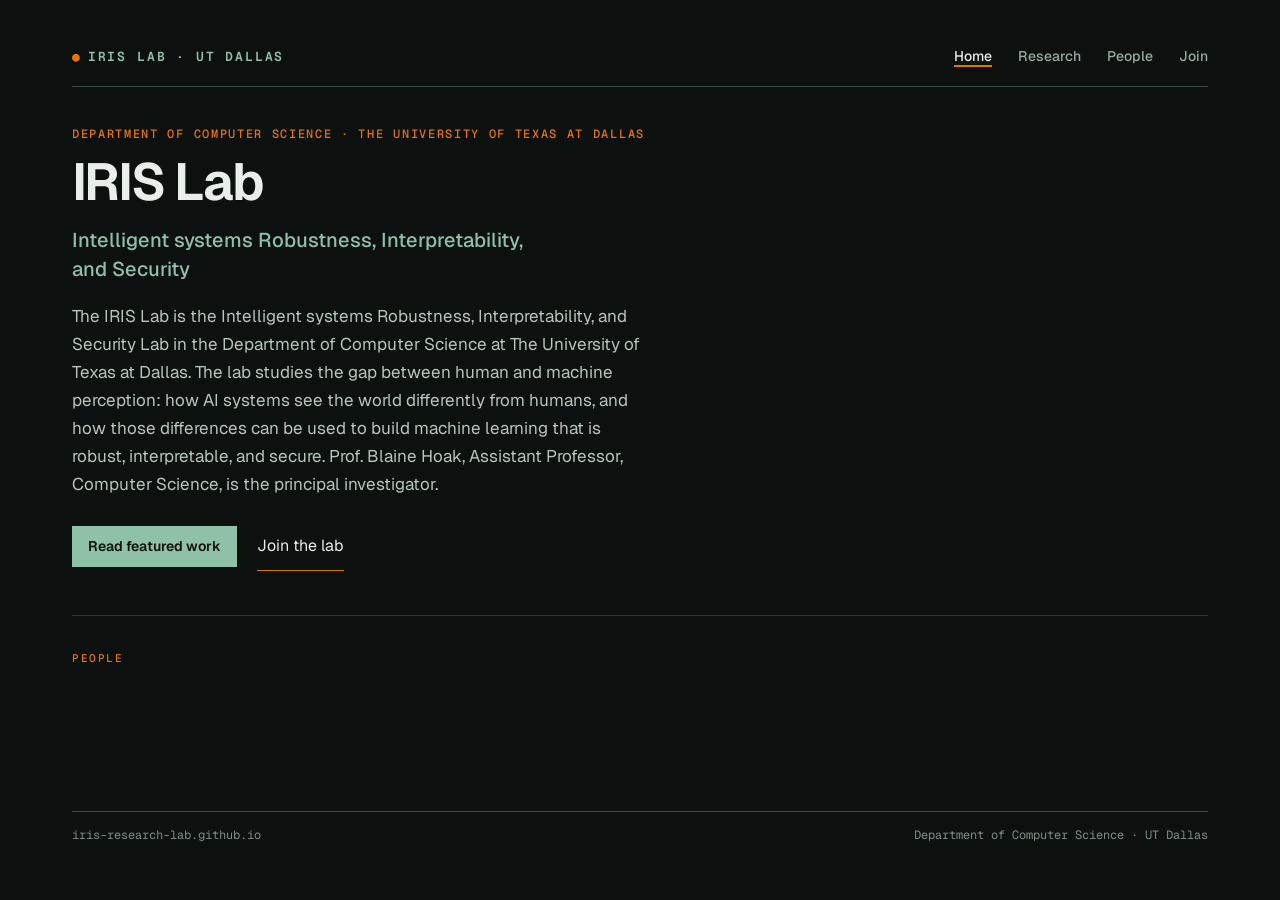
==== commit 43f7779a: "Apply the PI's home, people, join, and publication updates. The home header is the group name and a " ====
--- a/index.html
+++ b/index.html
@@ -20,12 +20,15 @@
 
     <main id="content">
       <header class="hero">
-        <p class="kicker">Intelligent systems · Robustness · Interpretability · Security</p>
-        <h1>How models see — and where that vision breaks.</h1>
-        <p class="expand">IRIS Lab studies the gap between human and machine perception.</p>
+        <p class="kicker">Department of Computer Science · The University of Texas at Dallas</p>
+        <h1>IRIS Lab</h1>
+        <p class="expand">Intelligent systems Robustness, Interpretability, and Security</p>
         <p class="mission">
-          We study how AI systems see the world differently from humans, and use those differences to build
-          machine learning that is robust, interpretable, and secure.
+          The IRIS Lab is the Intelligent systems Robustness, Interpretability, and Security Lab in the
+          Department of Computer Science at The University of Texas at Dallas. The lab studies the gap
+          between human and machine perception: how AI systems see the world differently from humans, and
+          how those differences can be used to build machine learning that is robust, interpretable, and
+          secure. Prof. Blaine Hoak, Assistant Professor, Computer Science, is the principal investigator.
         </p>
         <div class="cta">
           <a class="btn" href="#featured">Read featured work</a>
--- a/assets/css/style.css
+++ b/assets/css/style.css
@@ -60,6 +60,9 @@
 
 body {
   margin: 0;
+  min-height: 100vh;
+  display: flex;
+  flex-direction: column;
   background: var(--iris-bg);
   color: var(--iris-ink);
   font-family: var(--font-sans);
@@ -113,10 +116,23 @@
 }
 
 .page {
+  flex: 1 0 auto;
+  display: flex;
+  flex-direction: column;
+  min-height: 100vh;
   padding: 44px var(--space-gutter) 56px;
-}
-
-.site-header { margin-bottom: 40px; }
+  --roster-cols: 3;
+  --roster-gap: 28px;
+}
+
+/* Short pages: main absorbs leftover viewport space so the footer sits at the bottom.
+   Tall pages: the shell grows with the document and the footer follows the content. */
+main { flex: 1 0 auto; }
+
+.site-header {
+  flex-shrink: 0;
+  margin-bottom: 40px;
+}
 
 .site-nav {
   display: flex;
@@ -144,10 +160,26 @@
 .logo:focus-visible { color: var(--iris-mint-hover); text-decoration: none; }
 
 .logo-dot {
+  display: inline-block;
   color: var(--iris-orange);
   font-style: normal;
   margin-right: 8px;
   letter-spacing: 0;
+  /* Recording LED: soft opacity pulse and a faint glow. The wordmark stays still. */
+  animation: iris-rec-light 1.4s ease-in-out infinite;
+}
+
+@keyframes iris-rec-light {
+  0%,
+  100% {
+    opacity: 1;
+    text-shadow: 0 0 7px color-mix(in srgb, var(--iris-orange) 55%, transparent);
+  }
+
+  50% {
+    opacity: 0.35;
+    text-shadow: 0 0 0 color-mix(in srgb, var(--iris-orange) 0%, transparent);
+  }
 }
 
 .nav-links {
@@ -253,7 +285,18 @@
   margin: 0;
 }
 
-#research-gate { margin-bottom: 28px; }
+/* .page-head p is more specific than .kicker. Restate the eyebrow so it stays orange mono. */
+.page-head .kicker {
+  font-family: var(--font-mono);
+  font-size: 12px;
+  font-weight: 500;
+  line-height: 1.2;
+  letter-spacing: 0.14em;
+  text-transform: uppercase;
+  color: var(--iris-orange);
+  margin: 0 0 14px;
+  max-width: none;
+}
 
 .prose {
   font-size: 16px;
@@ -343,26 +386,7 @@
   font-weight: 600;
 }
 
-.honesty-note {
-  margin: 0 0 28px;
-  padding: 12px 14px;
-  border-left: 3px solid var(--iris-orange);
-  font-size: 13px;
-  line-height: 1.5;
-  color: var(--iris-muted);
-  max-width: 72ch;
-}
-
-.honesty-note strong {
-  color: var(--iris-ink-soft);
-  font-weight: 600;
-}
-
-.honesty-note code {
-  font-family: var(--font-mono);
-  font-size: 12px;
-  color: var(--iris-mint);
-}
+.pub-year + .pub-year { margin-top: 12px; }
 
 .pub-list {
   list-style: none;
@@ -526,8 +550,8 @@
 
 .roster {
   display: grid;
-  grid-template-columns: repeat(3, minmax(0, 1fr));
-  gap: 28px;
+  grid-template-columns: repeat(var(--roster-cols), minmax(0, 1fr));
+  gap: var(--roster-gap);
   list-style: none;
   margin: 0;
   padding: 0;
@@ -548,6 +572,19 @@
   font-weight: 500;
   line-height: 1.3;
   color: var(--iris-mint);
+  margin: 0 0 8px;
+}
+
+.member .role:has(+ .dates) {
+  margin-bottom: 2px;
+}
+
+.member .dates {
+  font-family: var(--font-mono);
+  font-size: 12px;
+  font-weight: 400;
+  line-height: 1.35;
+  color: var(--iris-footer);
   margin: 0 0 8px;
 }
 
@@ -604,17 +641,26 @@
 
 .lab-photo {
   margin: 0 0 36px;
-  max-width: 520px;
-}
+}
+
+.lab-photo figure {
+  margin: 0;
+  width: calc((100% - (var(--roster-cols) - 1) * var(--roster-gap)) / var(--roster-cols));
+}
+
+.lab-photo picture { display: block; }
 
 .lab-photo img {
   width: 100%;
+  aspect-ratio: 1;
   height: auto;
+  object-fit: cover;
   display: block;
   border-radius: 0;
 }
 
 .site-footer {
+  flex-shrink: 0;
   margin-top: 48px;
   padding-top: 16px;
   border-top: 1px solid var(--iris-rule-strong);
@@ -636,7 +682,7 @@
 }
 
 @media (max-width: 1199px) {
-  .roster { grid-template-columns: repeat(2, minmax(0, 1fr)); }
+  .page { --roster-cols: 2; }
 }
 
 @media (max-width: 899px) {
@@ -657,10 +703,10 @@
   .cta { flex-direction: column; align-items: flex-start; gap: 12px; }
   .featured-title { font-size: 22px; }
 
+  .page { --roster-cols: 1; }
+
   .lower { display: block; }
   .lower > section + section { margin-top: 36px; }
-
-  .roster { grid-template-columns: 1fr; }
 
   .pub {
     grid-template-columns: minmax(0, 1fr);
@@ -669,7 +715,6 @@
   }
 
   .pub-title { font-size: 17px; }
-  .honesty-note { font-size: 13px; }
 
   .site-footer { flex-direction: column; }
 }
@@ -679,6 +724,13 @@
   *::before,
   *::after {
     animation-duration: 0.01ms !important;
+    animation-iteration-count: 1 !important;
     transition-duration: 0.01ms !important;
   }
-}
+
+  .logo-dot {
+    animation: none !important;
+    opacity: 1;
+    text-shadow: none;
+  }
+}
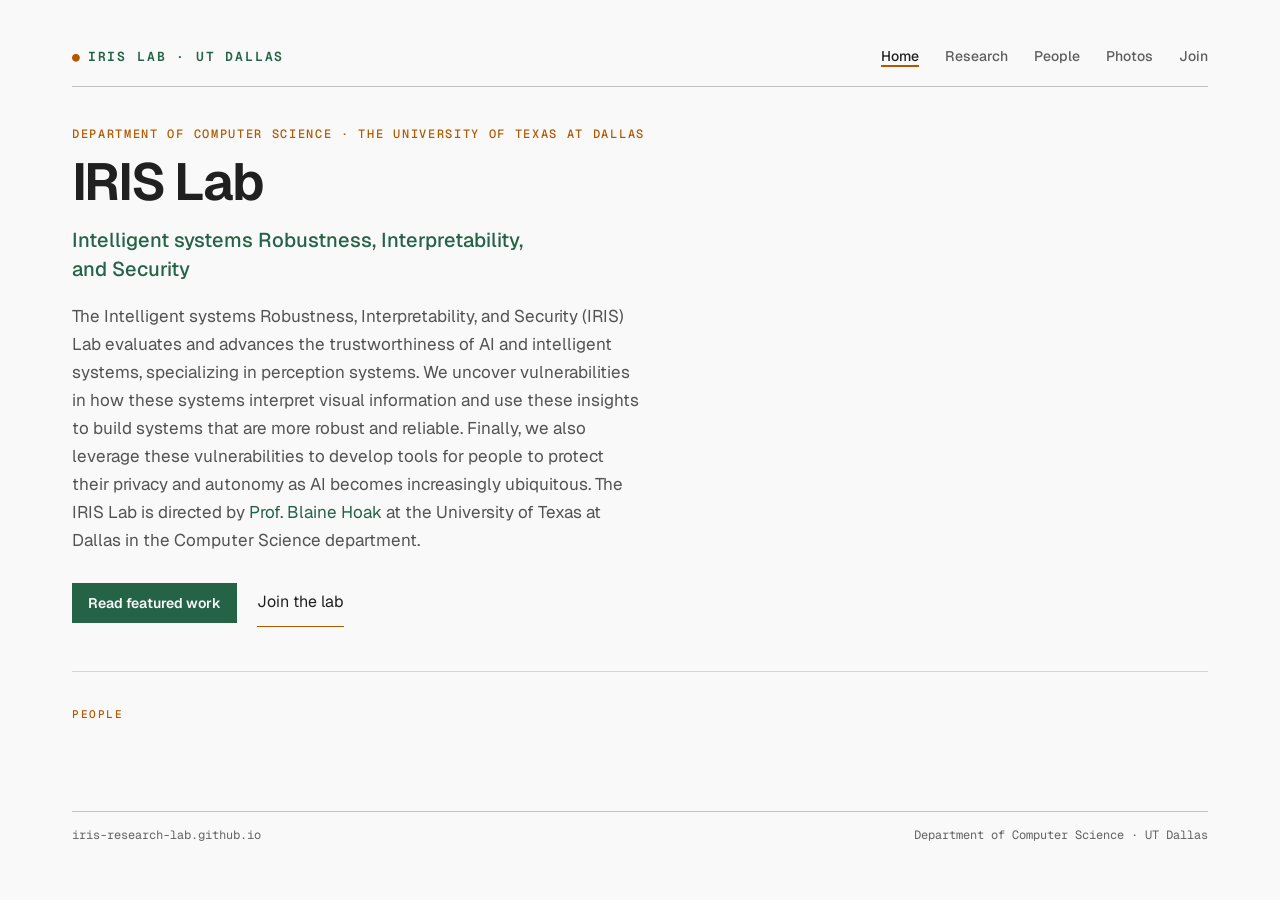
==== commit c346a981: "updated bio and join us page" ====
--- a/index.html
+++ b/index.html
@@ -24,11 +24,7 @@
         <h1>IRIS Lab</h1>
         <p class="expand">Intelligent systems Robustness, Interpretability, and Security</p>
         <p class="mission">
-          The IRIS Lab is the Intelligent systems Robustness, Interpretability, and Security Lab in the
-          Department of Computer Science at The University of Texas at Dallas. The lab studies the gap
-          between human and machine perception: how AI systems see the world differently from humans, and
-          how those differences can be used to build machine learning that is robust, interpretable, and
-          secure. Prof. Blaine Hoak, Assistant Professor, Computer Science, is the principal investigator.
+          The Intelligent systems Robustness, Interpretability, and Security (IRIS) Lab evaluates and advances the trustworthiness of AI and intelligent systems, specializing in perception systems. We uncover vulnerabilities in how these systems interpret visual information and use these insights to build systems that are more robust and reliable. Finally, we also leverage these vulnerabilities to develop tools for people to protect their privacy and autonomy as AI becomes increasingly ubiquitous. The IRIS Lab is directed by <a href="https://hoak.me">Prof. Blaine Hoak</a> at the University of Texas at Dallas in the Computer Science department.
         </p>
         <div class="cta">
           <a class="btn" href="#featured">Read featured work</a>
--- a/assets/css/style.css
+++ b/assets/css/style.css
@@ -56,7 +56,26 @@
 *::before,
 *::after { box-sizing: border-box; }
 
-html { color-scheme: dark; }
+html { color-scheme: light dark; }
+
+@media (prefers-color-scheme: light) {
+  :root {
+    --iris-bg: #f9f9f9;
+    --iris-ink: #202020;
+    --iris-muted: #5e5e5e;
+    --iris-muted-2: #535353;
+    --iris-ink-soft: #464646;
+    --iris-mint: #246345;
+    --iris-mint-hover: #174e34;
+    --iris-orange: #b25900;
+    --iris-rule: rgba(89, 89, 89, 0.22);
+    --iris-rule-strong: rgba(89, 89, 89, 0.35);
+    --iris-focus: #246345;
+    --iris-btn-ink: #f9f9f9;
+    --iris-footer: #626262;
+    --iris-btn-active: #1f583b;
+  }
+}
 
 body {
   margin: 0;
@@ -490,7 +509,7 @@
 }
 
 .pub-fig figcaption,
-.lab-photo figcaption {
+.photo-grid figcaption {
   margin-top: 8px;
   font-family: var(--font-mono);
   font-size: 11px;
@@ -619,6 +638,7 @@
   aspect-ratio: 1;
   margin: 0 0 12px;
   height: auto;
+  object-position: center 20%;
 }
 
 .member .person-photo-link,
@@ -639,24 +659,26 @@
   box-shadow: inset 0 0 0 1px var(--iris-rule);
 }
 
-.lab-photo {
-  margin: 0 0 36px;
-}
-
-.lab-photo figure {
-  margin: 0;
-  width: calc((100% - (var(--roster-cols) - 1) * var(--roster-gap)) / var(--roster-cols));
-}
-
-.lab-photo picture { display: block; }
-
-.lab-photo img {
+.photo-grid {
+  display: grid;
+  grid-template-columns: repeat(var(--roster-cols), minmax(0, 1fr));
+  gap: var(--roster-gap);
+  list-style: none;
+  margin: 0;
+  padding: 0;
+}
+
+.photo-grid figure { margin: 0; }
+
+.photo-grid picture { display: block; }
+
+.photo-grid img {
   width: 100%;
-  aspect-ratio: 1;
+  aspect-ratio: 4 / 3;
   height: auto;
   object-fit: cover;
+  object-position: center;
   display: block;
-  border-radius: 0;
 }
 
 .site-footer {
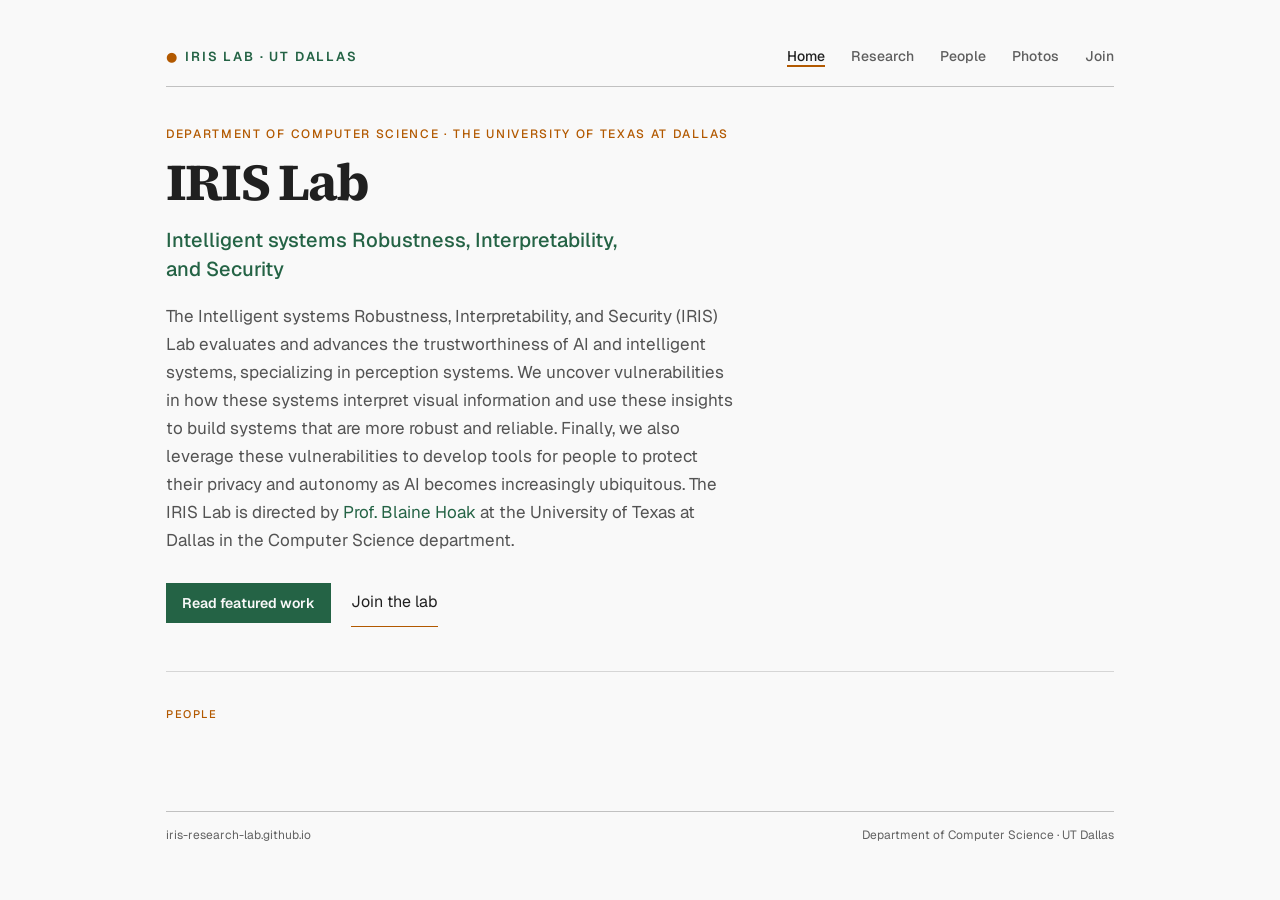
==== commit 00f4e40a: "Narrow layout and refine Home ordering and typography" ====
--- a/index.html
+++ b/index.html
@@ -32,14 +32,13 @@
         </div>
       </header>
 
-      <div id="featured-root"></div>
-
-      <div class="lower">
-        <section id="news-section" hidden>
+      <div class="home-sections">
+        <section class="band" id="news-section" hidden>
           <h2 class="section-label">News</h2>
           <div id="news-list"></div>
         </section>
-        <section id="people-section" aria-labelledby="people-label">
+        <div id="featured-root"></div>
+        <section class="band" id="people-section" aria-labelledby="people-label">
           <h2 class="section-label" id="people-label">People</h2>
           <div id="members"></div>
         </section>
--- a/assets/css/style.css
+++ b/assets/css/style.css
@@ -1,6 +1,6 @@
 /* IRIS Lab V3 North Star
    Tokens ported from the design package (tokens/tokens.css).
-   Geist + Geist Mono variable, Source Serif 4 for the featured title. */
+   Self-hosted Geist for UI text, Source Serif 4 for the Home hero title. */
 
 @font-face {
   font-family: "Geist";
@@ -46,6 +46,7 @@
   --font-serif: "Source Serif 4", "Source Serif Pro", Georgia, serif;
   --font-mono: "Geist Mono", ui-monospace, SFMono-Regular, Menlo, monospace;
 
+  --content-width: min(948px, calc(50vw + 308px));
   --space-gutter: 72px;
   --space-gutter-mobile: 18px;
   --focus-ring: 2px solid var(--iris-focus);
@@ -139,6 +140,9 @@
   display: flex;
   flex-direction: column;
   min-height: 100vh;
+  /* Border-box width includes both gutters; the inner column is capped at 948px. */
+  width: min(100%, calc(var(--content-width) + 2 * var(--space-gutter)));
+  margin-inline: auto;
   padding: 44px var(--space-gutter) 56px;
   --roster-cols: 3;
   --roster-gap: 28px;
@@ -165,7 +169,7 @@
 .logo,
 .logo:link,
 .logo:visited {
-  font-family: var(--font-mono);
+  font-family: var(--font-sans);
   font-size: 13px;
   font-weight: 600;
   letter-spacing: 0.14em;
@@ -236,7 +240,7 @@
 
 .kicker,
 .section-label {
-  font-family: var(--font-mono);
+  font-family: var(--font-sans);
   font-weight: 500;
   line-height: 1.2;
   letter-spacing: 0.14em;
@@ -265,6 +269,8 @@
 .hero { max-width: 820px; margin-bottom: 44px; }
 
 .hero h1 {
+  font-family: var(--font-serif);
+  font-weight: 700;
   font-size: 52px;
   line-height: 1.05;
   letter-spacing: -0.035em;
@@ -304,9 +310,9 @@
   margin: 0;
 }
 
-/* .page-head p is more specific than .kicker. Restate the eyebrow so it stays orange mono. */
+/* .page-head p is more specific than .kicker. Restate the eyebrow so it stays orange sans. */
 .page-head .kicker {
-  font-family: var(--font-mono);
+  font-family: var(--font-sans);
   font-size: 12px;
   font-weight: 500;
   line-height: 1.2;
@@ -378,13 +384,13 @@
 .band {
   padding-top: 36px;
   border-top: 1px solid var(--iris-rule);
-  margin-top: 8px;
+  margin: 0;
 }
 
 .featured-kicker { margin-bottom: 0; }
 
 .featured-title {
-  font-family: var(--font-serif);
+  font-family: var(--font-sans);
   font-size: 28px;
   font-weight: 700;
   line-height: 1.25;
@@ -432,7 +438,7 @@
 }
 
 .kind {
-  font-family: var(--font-mono);
+  font-family: var(--font-sans);
   font-size: 11px;
   font-weight: 500;
   letter-spacing: 0.06em;
@@ -443,7 +449,7 @@
 
 .year-tag,
 .news-item time {
-  font-family: var(--font-mono);
+  font-family: var(--font-sans);
   font-size: 11px;
   font-weight: 500;
   color: var(--iris-orange);
@@ -511,23 +517,19 @@
 .pub-fig figcaption,
 .photo-grid figcaption {
   margin-top: 8px;
-  font-family: var(--font-mono);
+  font-family: var(--font-sans);
   font-size: 11px;
   font-weight: 400;
   line-height: 1.4;
   color: var(--iris-footer);
 }
 
-.lower {
+.home-sections {
   display: grid;
-  grid-template-columns: 1fr 1fr;
-  gap: 48px;
-  margin-top: 40px;
-  padding-top: 36px;
-  border-top: 1px solid var(--iris-rule);
-}
-
-.lower:has(#news-section[hidden]) { grid-template-columns: 1fr; }
+  gap: 40px;
+}
+
+#featured-root:empty { display: none; }
 
 .news-body {
   font-size: 16px;
@@ -599,7 +601,7 @@
 }
 
 .member .dates {
-  font-family: var(--font-mono);
+  font-family: var(--font-sans);
   font-size: 12px;
   font-weight: 400;
   line-height: 1.35;
@@ -634,7 +636,8 @@
 .member img,
 .member .person-photo-link,
 .member .person-photo-placeholder {
-  width: 100%;
+  width: 150px;
+  max-width: 100%;
   aspect-ratio: 1;
   margin: 0 0 12px;
   height: auto;
@@ -652,7 +655,7 @@
   place-items: center;
   background: var(--iris-bg);
   color: var(--iris-mint);
-  font-family: var(--font-mono);
+  font-family: var(--font-sans);
   font-size: 14px;
   font-weight: 600;
   letter-spacing: 0.06em;
@@ -661,7 +664,8 @@
 
 .photo-grid {
   display: grid;
-  grid-template-columns: repeat(var(--roster-cols), minmax(0, 1fr));
+  grid-template-columns: repeat(auto-fill, 145px);
+  justify-content: start;
   gap: var(--roster-gap);
   list-style: none;
   margin: 0;
@@ -689,7 +693,7 @@
   display: flex;
   justify-content: space-between;
   gap: 8px;
-  font-family: var(--font-mono);
+  font-family: var(--font-sans);
   font-size: 12px;
   font-weight: 400;
   line-height: 1.3;
@@ -703,12 +707,12 @@
   max-width: 48ch;
 }
 
-@media (max-width: 1199px) {
-  .page { --roster-cols: 2; }
-}
-
 @media (max-width: 899px) {
-  .page { padding: 32px var(--space-gutter-mobile) 40px; }
+  .page {
+    --space-gutter: var(--space-gutter-mobile);
+    --roster-cols: 2;
+    padding: 32px var(--space-gutter) 40px;
+  }
 
   .site-nav {
     flex-direction: column;
@@ -725,11 +729,6 @@
   .cta { flex-direction: column; align-items: flex-start; gap: 12px; }
   .featured-title { font-size: 22px; }
 
-  .page { --roster-cols: 1; }
-
-  .lower { display: block; }
-  .lower > section + section { margin-top: 36px; }
-
   .pub {
     grid-template-columns: minmax(0, 1fr);
     gap: 14px;
@@ -739,6 +738,10 @@
   .pub-title { font-size: 17px; }
 
   .site-footer { flex-direction: column; }
+}
+
+@media (max-width: 599px) {
+  .page { --roster-cols: 1; }
 }
 
 @media (prefers-reduced-motion: reduce) {
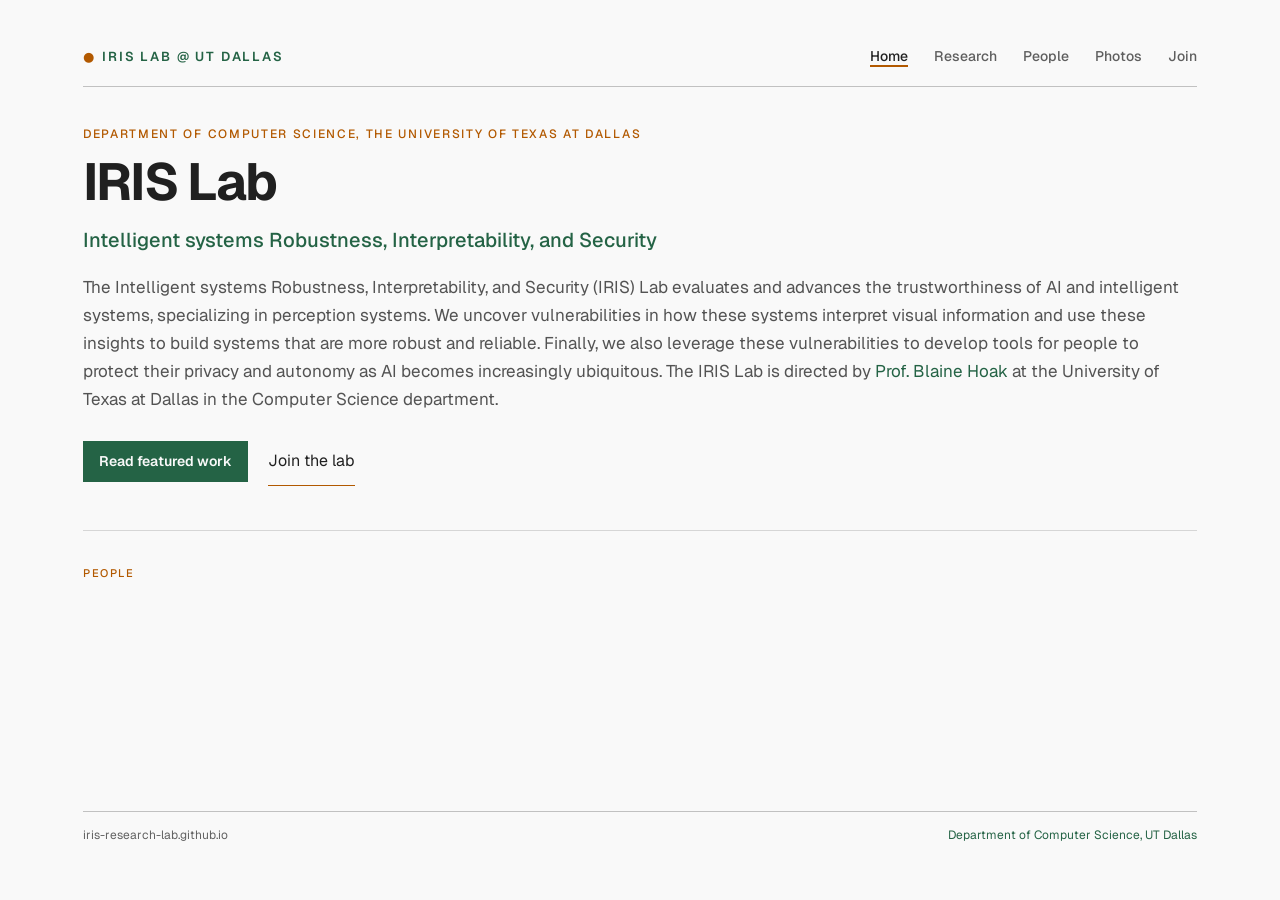
==== commit fdc2cbe9: "Expand layout and apply IRIS preview feedback" ====
--- a/index.html
+++ b/index.html
@@ -20,7 +20,7 @@
 
     <main id="content">
       <header class="hero">
-        <p class="kicker">Department of Computer Science · The University of Texas at Dallas</p>
+        <p class="kicker">Department of Computer Science, The University of Texas at Dallas</p>
         <h1>IRIS Lab</h1>
         <p class="expand">Intelligent systems Robustness, Interpretability, and Security</p>
         <p class="mission">
--- a/assets/css/style.css
+++ b/assets/css/style.css
@@ -1,6 +1,6 @@
 /* IRIS Lab V3 North Star
    Tokens ported from the design package (tokens/tokens.css).
-   Self-hosted Geist for UI text, Source Serif 4 for the Home hero title. */
+   Self-hosted Geist throughout. */
 
 @font-face {
   font-family: "Geist";
@@ -16,14 +16,6 @@
   font-weight: 100 900;
   font-display: swap;
   src: url("../fonts/geist-mono-latin-wght-normal.woff2") format("woff2");
-}
-
-@font-face {
-  font-family: "Source Serif 4";
-  font-style: normal;
-  font-weight: 700;
-  font-display: swap;
-  src: url("../fonts/source-serif-4-latin-700-normal.woff2") format("woff2");
 }
 
 :root {
@@ -43,12 +35,10 @@
   --iris-btn-active: #7bb396;
 
   --font-sans: "Geist", system-ui, -apple-system, "Segoe UI", sans-serif;
-  --font-serif: "Source Serif 4", "Source Serif Pro", Georgia, serif;
   --font-mono: "Geist Mono", ui-monospace, SFMono-Regular, Menlo, monospace;
 
-  --content-width: min(948px, calc(50vw + 308px));
-  --space-gutter: 72px;
-  --space-gutter-mobile: 18px;
+  --old-gutter: 72px;
+  --min-gutter: 18px;
   --focus-ring: 2px solid var(--iris-focus);
   --focus-offset: 2px;
 }
@@ -140,10 +130,15 @@
   display: flex;
   flex-direction: column;
   min-height: 100vh;
-  /* Border-box width includes both gutters; the inner column is capped at 948px. */
-  width: min(100%, calc(var(--content-width) + 2 * var(--space-gutter)));
+  /* With available width A, the old column was min(A - 2g, 948px, A/2 + 308px).
+     Half its side gaps gives min(A - g, A/2 + 474px, 3A/4 + 154px).
+     Percentages use available width, excluding a classic scrollbar. Keep at least
+     18px on each side and cap at the exact 3840px result above that viewport.
+     No inline padding: this border-box width is also the usable content width. */
+  width: min(calc(100% - 2 * var(--min-gutter)), calc(100% - var(--old-gutter)), calc(50% + 474px), calc(75% + 154px));
+  max-width: 2394px;
   margin-inline: auto;
-  padding: 44px var(--space-gutter) 56px;
+  padding: 44px 0 56px;
   --roster-cols: 3;
   --roster-gap: 28px;
 }
@@ -266,10 +261,10 @@
   margin: 0 0 16px;
 }
 
-.hero { max-width: 820px; margin-bottom: 44px; }
+.hero { margin-bottom: 44px; }
 
 .hero h1 {
-  font-family: var(--font-serif);
+  font-family: var(--font-sans);
   font-weight: 700;
   font-size: 52px;
   line-height: 1.05;
@@ -289,7 +284,6 @@
   font-weight: 500;
   line-height: 1.45;
   color: var(--iris-mint);
-  max-width: 34ch;
   margin: 0 0 18px;
 }
 
@@ -297,7 +291,6 @@
   font-size: 17px;
   line-height: 1.65;
   color: var(--iris-muted-2);
-  max-width: 52ch;
   margin: 0;
 }
 
@@ -306,7 +299,6 @@
   font-size: 16px;
   line-height: 1.55;
   color: var(--iris-muted);
-  max-width: 48ch;
   margin: 0;
 }
 
@@ -320,14 +312,12 @@
   text-transform: uppercase;
   color: var(--iris-orange);
   margin: 0 0 14px;
-  max-width: none;
 }
 
 .prose {
   font-size: 16px;
   line-height: 1.65;
   color: var(--iris-muted-2);
-  max-width: 48ch;
 }
 
 .prose p { margin: 0 0 14px; }
@@ -395,7 +385,6 @@
   font-weight: 700;
   line-height: 1.25;
   color: var(--iris-ink);
-  max-width: 24ch;
   margin: 10px 0 12px;
 }
 
@@ -464,7 +453,6 @@
   line-height: 1.3;
   letter-spacing: -0.015em;
   color: var(--iris-ink);
-  max-width: 48ch;
   margin: 0 0 8px;
   overflow-wrap: break-word;
 }
@@ -473,7 +461,6 @@
   font-size: 14px;
   line-height: 1.5;
   color: var(--iris-ink-soft);
-  max-width: 60ch;
   margin: 0 0 6px;
 }
 
@@ -636,8 +623,7 @@
 .member img,
 .member .person-photo-link,
 .member .person-photo-placeholder {
-  width: 150px;
-  max-width: 100%;
+  width: 100%;
   aspect-ratio: 1;
   margin: 0 0 12px;
   height: auto;
@@ -646,6 +632,8 @@
 
 .member .person-photo-link,
 .person .person-photo-link { display: block; }
+
+.member .person-photo-link img { margin-bottom: 0; }
 
 .person-photo-link:hover,
 .person-photo-link:focus-visible { text-decoration: none; }
@@ -664,8 +652,7 @@
 
 .photo-grid {
   display: grid;
-  grid-template-columns: repeat(auto-fill, 145px);
-  justify-content: start;
+  grid-template-columns: repeat(auto-fit, minmax(min(100%, 280px), 1fr));
   gap: var(--roster-gap);
   list-style: none;
   margin: 0;
@@ -704,14 +691,13 @@
   font-size: 16px;
   line-height: 1.65;
   color: var(--iris-muted-2);
-  max-width: 48ch;
 }
 
 @media (max-width: 899px) {
   .page {
-    --space-gutter: var(--space-gutter-mobile);
+    --old-gutter: var(--min-gutter);
     --roster-cols: 2;
-    padding: 32px var(--space-gutter) 40px;
+    padding: 32px 0 40px;
   }
 
   .site-nav {
